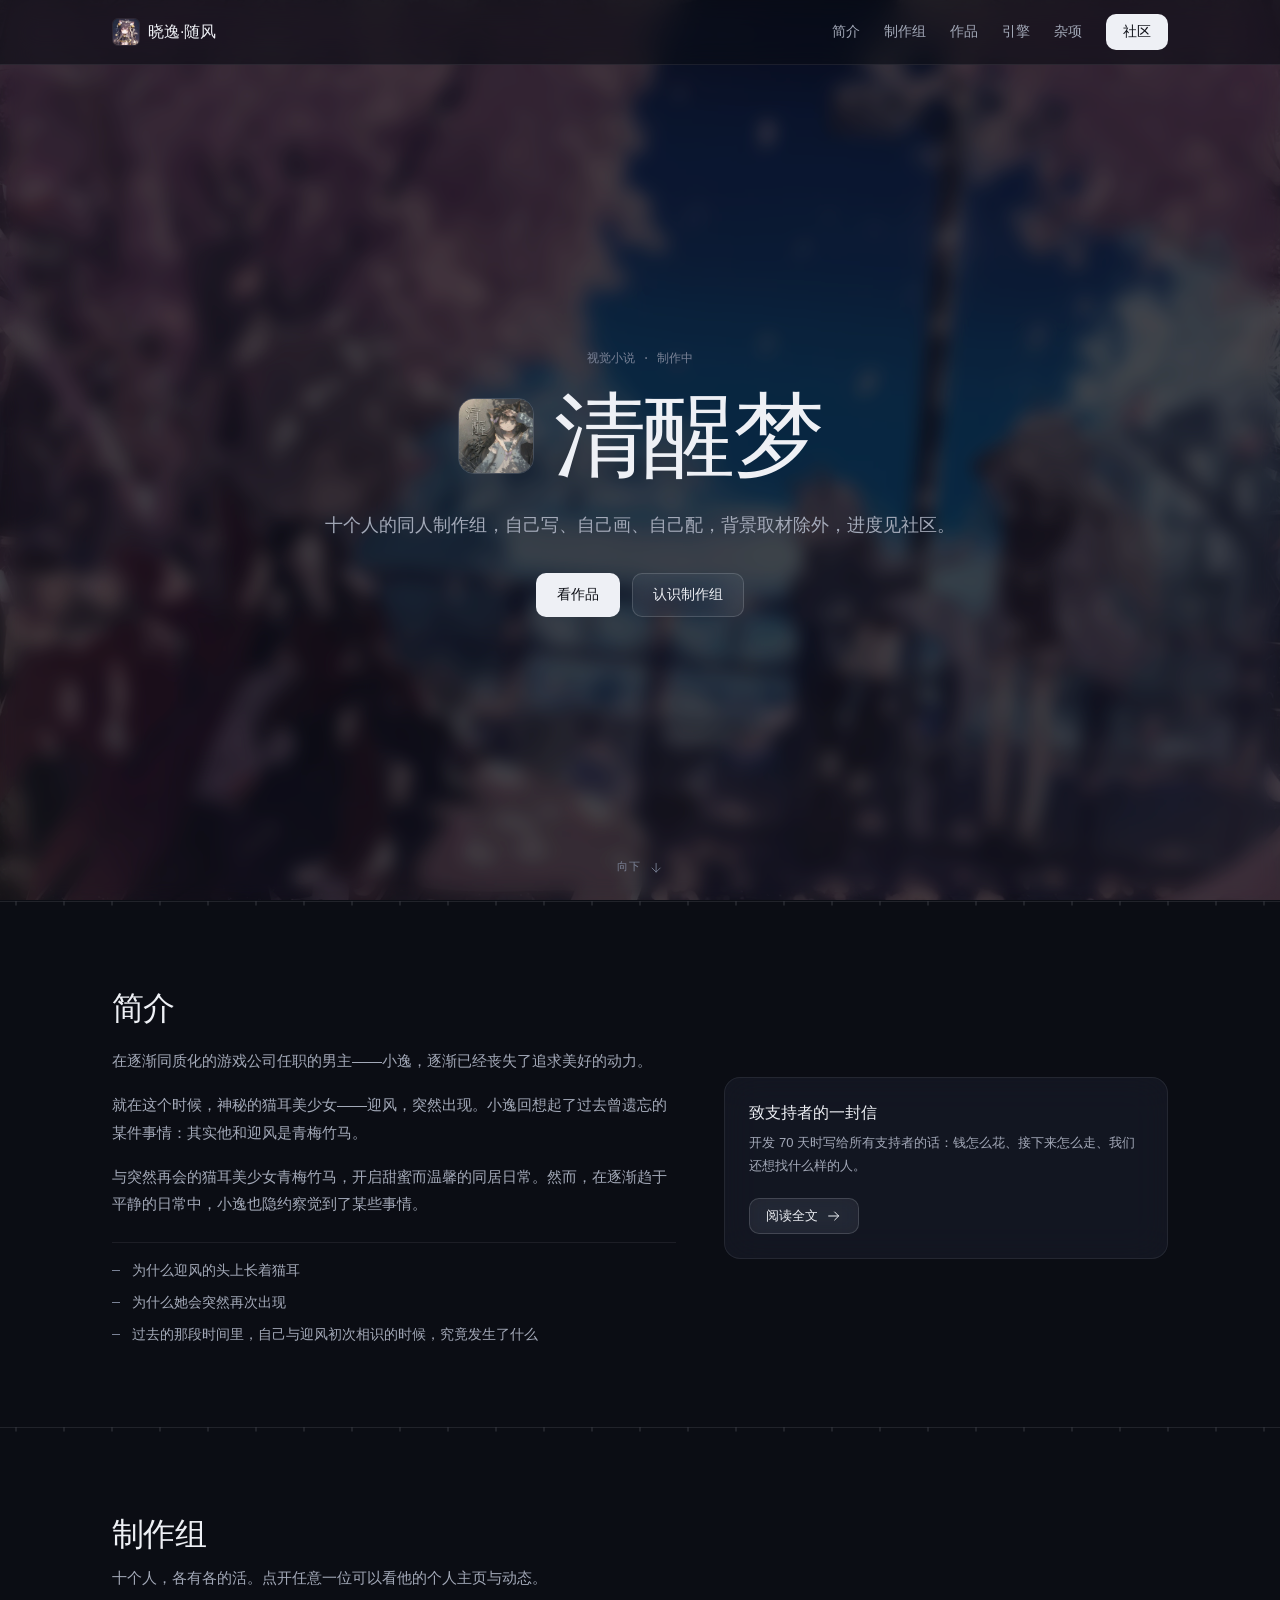
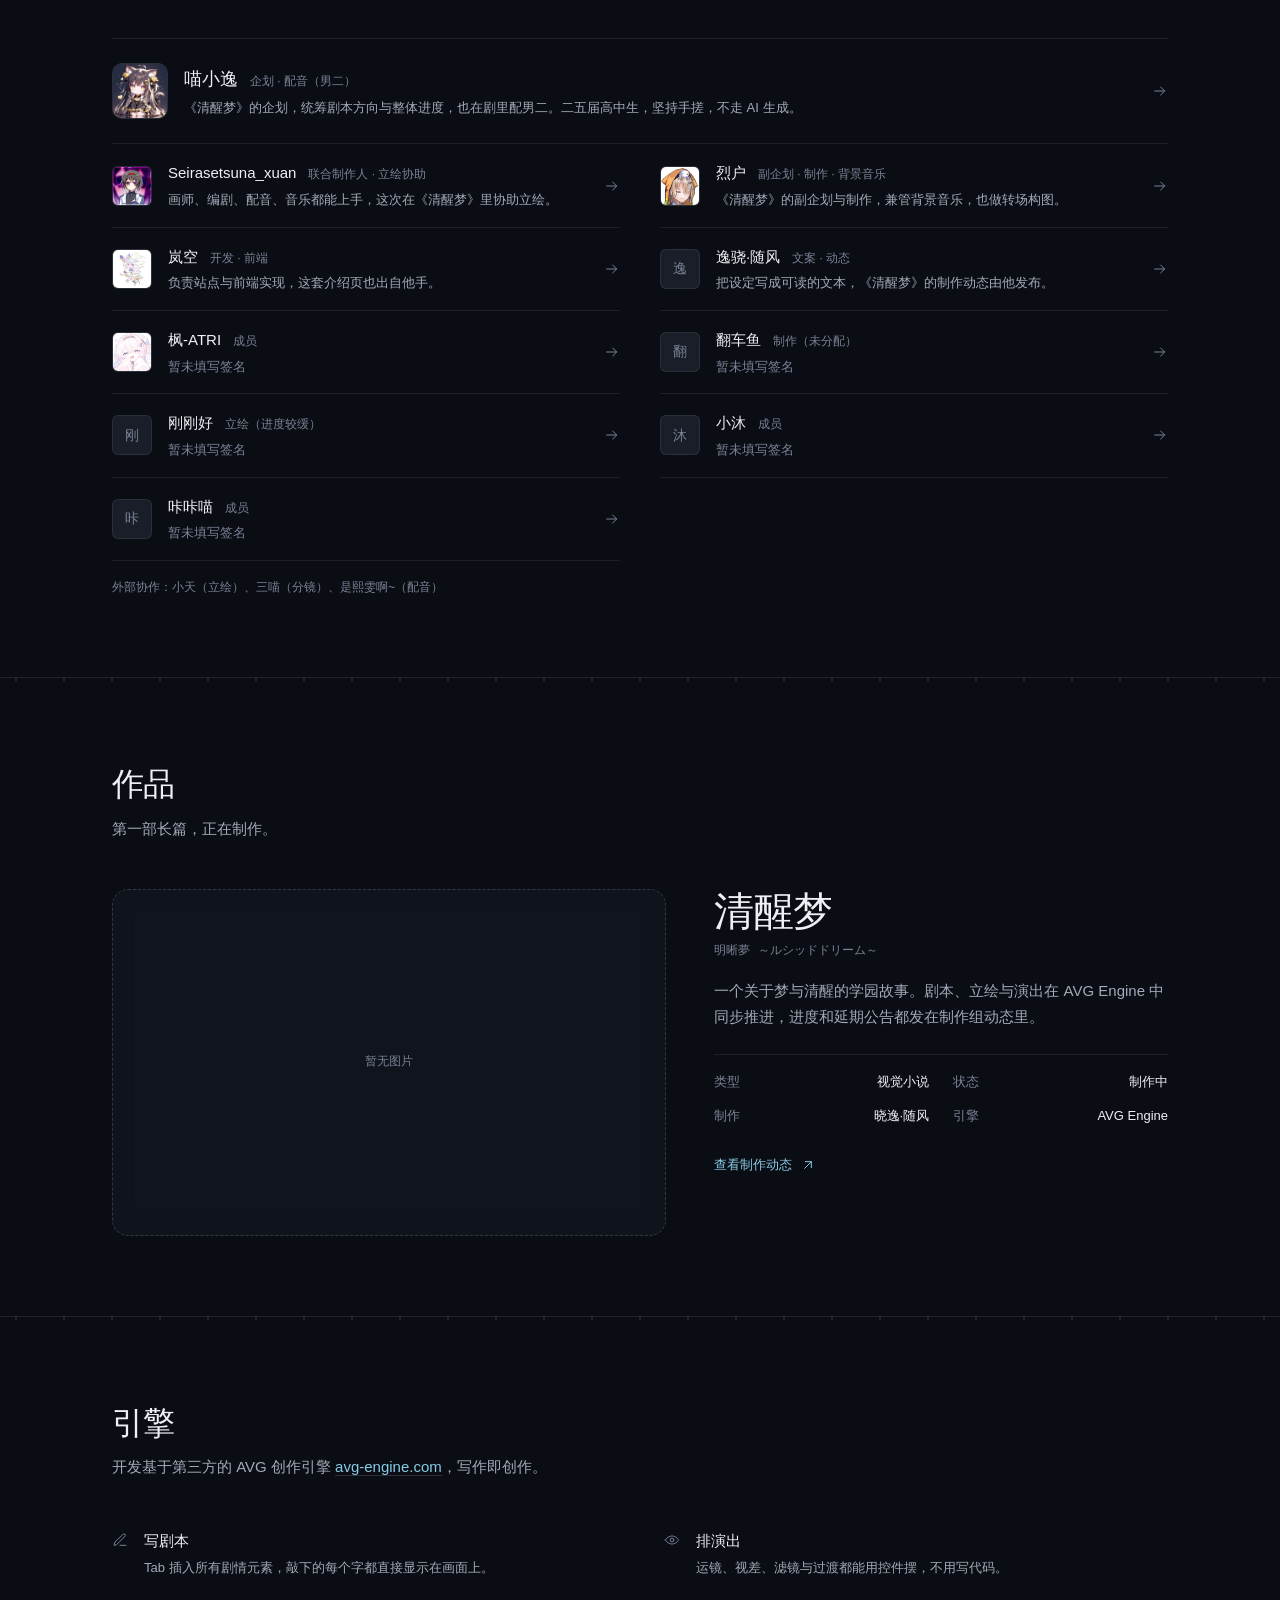
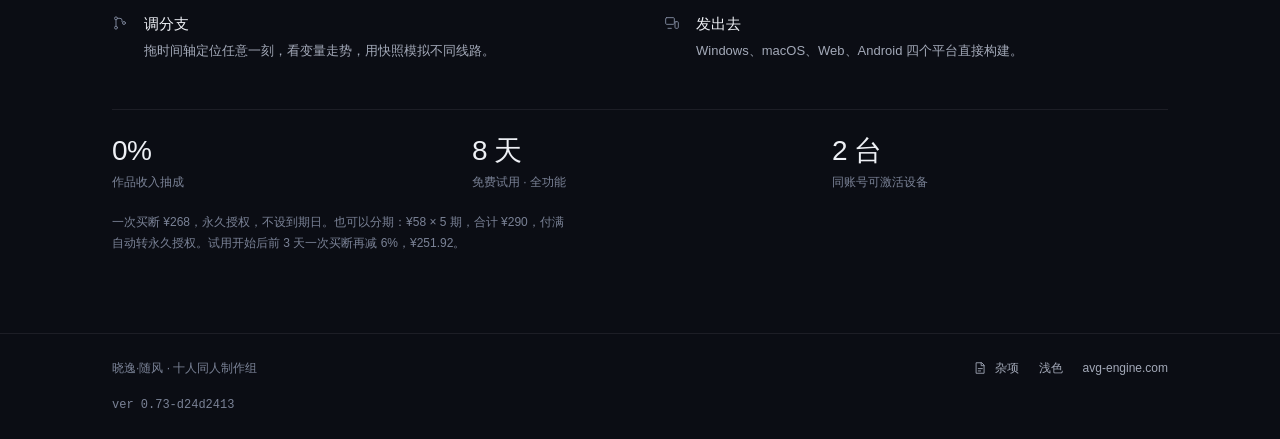
==== index.html @ 5d3e2d55 "首屏改为整屏居中的开场 - .hero 改成 flex + 居中，min-height 取 100svh 减去导航 64px，进来只看这一屏 - 标题行、副标题、按钮组全部居中；副标题放宽到 44re" ====
<!DOCTYPE html>
<html lang="zh-CN">
<head>
<meta charset="UTF-8">
<meta name="viewport" content="width=device-width, initial-scale=1.0, viewport-fit=cover">
<meta name="color-scheme" content="dark light">
<meta name="description" content="晓逸·随风，十名学生的同人制作组，正在制作视觉小说《清醒梦》。">
<title>晓逸·随风 · 视觉小说《清醒梦》</title>
<script>document.documentElement.classList.add('motion');</script>
<link rel="icon" href="icon.png" type="image/png">
<link rel="apple-touch-icon" href="icon.png">
<link rel="stylesheet" href="css/style.css">
</head>
<body>

<div class="page-bg" id="pageBg" aria-hidden="true"></div>
<div class="page-frost" aria-hidden="true"></div>

<a class="skip" href="#main">跳到正文</a>

<header class="nav" id="navbar">
  <div class="container nav-inner">
    <a class="brand" href="#top">
      <img class="brand-mark" src="images/members/10967.jpg" alt="" width="28" height="28">
      <span>晓逸·随风</span>
    </a>

    <button class="nav-toggle" id="hamburger" aria-expanded="false" aria-controls="navLinks" aria-label="打开菜单">
      <span></span><span></span>
    </button>

    <nav class="nav-links" id="navLinks">
      <a href="#about">简介</a>
      <a href="#circle">制作组</a>
      <a href="#work">作品</a>
      <a href="#engine">引擎</a>
      <a href="html/misc.html">杂项</a>
      <a class="btn btn-primary btn-sm" href="https://c.avg-engine.com/club/6aae3c46a63311ae9dc86ec0" target="_blank" rel="noopener">社区</a>
    </nav>
  </div>
</header>

<main id="main">

  <section class="hero" id="top">
    <div class="container hero-inner">
      <div class="hero-copy">
        <p class="meta">视觉小说 · 制作中</p>
        <div class="hero-title">
          <img class="hero-mark" src="images/logo/keyvisual.webp" alt="" width="76" height="76">
          <h1>清醒梦</h1>
        </div>
        <p class="hero-sub">十个人的同人制作组，自己写、自己画、自己配，背景取材除外，进度见社区。</p>
        <div class="actions">
          <a class="btn btn-primary" href="#work">看作品</a>
          <a class="btn btn-quiet" href="#circle">认识制作组</a>
        </div>
      </div>

      <a class="hero-cue mono" href="#about">
        向下
        <svg class="icon" viewBox="0 0 24 24" aria-hidden="true"><path d="M12 4v15"/><path d="m5 12 7 7 7-7"/></svg>
      </a>
    </div>
  </section>


  <div class="rule" aria-hidden="true"></div>

  <section id="about">
    <div class="container about">
      <div class="about-copy">
        <h2>简介</h2>
        <p class="about-lead">在逐渐同质化的游戏公司任职的男主——小逸，逐渐已经丧失了追求美好的动力。</p>
        <p>就在这个时候，神秘的猫耳美少女——迎风，突然出现。小逸回想起了过去曾遗忘的某件事情：其实他和迎风是青梅竹马。</p>
        <p>与突然再会的猫耳美少女青梅竹马，开启甜蜜而温馨的同居日常。然而，在逐渐趋于平静的日常中，小逸也隐约察觉到了某些事情。</p>

        <ul class="about-questions">
          <li>为什么迎风的头上长着猫耳</li>
          <li>为什么她会突然再次出现</li>
          <li>过去的那段时间里，自己与迎风初次相识的时候，究竟发生了什么</li>
        </ul>
      </div>

      <aside class="about-note">
        <h3>致支持者的一封信</h3>
        <p>开发 70 天时写给所有支持者的话：钱怎么花、接下来怎么走、我们还想找什么样的人。</p>
        <a class="btn btn-quiet btn-sm" href="html/letter.html">
          阅读全文
          <svg class="icon" viewBox="0 0 24 24" aria-hidden="true"><path d="M4 12h15"/><path d="m13 6 6 6-6 6"/></svg>
        </a>
      </aside>
    </div>
  </section>

  <div class="rule" aria-hidden="true"></div>

  <section id="circle">
    <div class="container">
      <div class="head">
        <h2>制作组</h2>
        <p>十个人，各有各的活。点开任意一位可以看他的个人主页与动态。</p>
      </div>

      <div class="roster">
        <a class="person person--lead" href="https://c.avg-engine.com/creator/6a9576f90790bef6a53c352d" target="_blank" rel="noopener"
           data-name="喵小逸" data-role="企划 · 配音（男二）" data-uid="10967" data-avatar="images/members/10967.jpg"
           data-bio="《清醒梦》的企划，统筹剧本方向与整体进度，也在剧里配男二。二五届高中生，坚持手搓，不走 AI 生成。">
          <img class="person-avatar" src="images/members/10967.jpg" alt="" width="56" height="56" loading="lazy">
          <span class="person-body">
            <span class="person-top">
              <span class="person-name">喵小逸</span>
              <span class="person-role">企划 · 配音（男二）</span>
            </span>
            <span class="person-line">《清醒梦》的企划，统筹剧本方向与整体进度，也在剧里配男二。二五届高中生，坚持手搓，不走 AI 生成。</span>
          </span>
          <svg class="icon person-arrow" viewBox="0 0 24 24" aria-hidden="true"><path d="M4 12h15"/><path d="m13 6 6 6-6 6"/></svg>
        </a>

        <a class="person" href="https://c.avg-engine.com/creator/6a9fbb30dd9bea321171ec1b" target="_blank" rel="noopener"
           data-name="Seirasetsuna_xuan" data-role="联合制作人 · 立绘协助" data-uid="1128" data-avatar="images/members/1128.jpg"
           data-bio="画师、编剧、配音、音乐都能上手，这次在《清醒梦》里协助立绘。">
          <img class="person-avatar" src="images/members/1128.jpg" alt="" width="40" height="40" loading="lazy">
          <span class="person-body">
            <span class="person-top">
              <span class="person-name">Seirasetsuna_xuan</span>
              <span class="person-role">联合制作人 · 立绘协助</span>
            </span>
            <span class="person-line">画师、编剧、配音、音乐都能上手，这次在《清醒梦》里协助立绘。</span>
          </span>
          <svg class="icon person-arrow" viewBox="0 0 24 24" aria-hidden="true"><path d="M4 12h15"/><path d="m13 6 6 6-6 6"/></svg>
        </a>

        <a class="person" href="https://c.avg-engine.com/creator/6aad332fa63311ae9dc7ecb3" target="_blank" rel="noopener"
           data-name="烈户" data-role="副企划 · 制作 · 背景音乐" data-uid="11368" data-avatar="images/members/11368.jpg"
           data-bio="《清醒梦》的副企划与制作，兼管背景音乐，也做转场构图。">
          <img class="person-avatar" src="images/members/11368.jpg" alt="" width="40" height="40" loading="lazy">
          <span class="person-body">
            <span class="person-top">
              <span class="person-name">烈户</span>
              <span class="person-role">副企划 · 制作 · 背景音乐</span>
            </span>
            <span class="person-line">《清醒梦》的副企划与制作，兼管背景音乐，也做转场构图。</span>
          </span>
          <svg class="icon person-arrow" viewBox="0 0 24 24" aria-hidden="true"><path d="M4 12h15"/><path d="m13 6 6 6-6 6"/></svg>
        </a>

        <a class="person" href="https://c.avg-engine.com/creator/6aafbf978c78f85a389dac62" target="_blank" rel="noopener"
           data-name="岚空" data-role="开发 · 前端" data-uid="11503" data-avatar="images/members/11503.jpg"
           data-bio="负责站点与前端实现，这套介绍页也出自他手。">
          <img class="person-avatar" src="images/members/11503.jpg" alt="" width="40" height="40" loading="lazy">
          <span class="person-body">
            <span class="person-top">
              <span class="person-name">岚空</span>
              <span class="person-role">开发 · 前端</span>
            </span>
            <span class="person-line">负责站点与前端实现，这套介绍页也出自他手。</span>
          </span>
          <svg class="icon person-arrow" viewBox="0 0 24 24" aria-hidden="true"><path d="M4 12h15"/><path d="m13 6 6 6-6 6"/></svg>
        </a>

        <a class="person" href="https://c.avg-engine.com/creator/6adc820c8327d976759af607" target="_blank" rel="noopener"
           data-name="逸骁·随风" data-role="文案 · 动态" data-uid="12556" data-avatar=""
           data-bio="把设定写成可读的文本，《清醒梦》的制作动态由他发布。">
          <span class="person-avatar person-avatar--text" aria-hidden="true">逸</span>
          <span class="person-body">
            <span class="person-top">
              <span class="person-name">逸骁·随风</span>
              <span class="person-role">文案 · 动态</span>
            </span>
            <span class="person-line">把设定写成可读的文本，《清醒梦》的制作动态由他发布。</span>
          </span>
          <svg class="icon person-arrow" viewBox="0 0 24 24" aria-hidden="true"><path d="M4 12h15"/><path d="m13 6 6 6-6 6"/></svg>
        </a>

        <a class="person" href="https://c.avg-engine.com/creator/6aae88a8844de50615eb5775" target="_blank" rel="noopener"
           data-name="枫-ATRI" data-role="成员" data-uid="11450" data-avatar="images/members/11450.jpg"
           data-bio="暂未填写签名">
          <img class="person-avatar" src="images/members/11450.jpg" alt="" width="40" height="40" loading="lazy">
          <span class="person-body">
            <span class="person-top">
              <span class="person-name">枫-ATRI</span>
              <span class="person-role">成员</span>
            </span>
            <span class="person-line person-line--empty">暂未填写签名</span>
          </span>
          <svg class="icon person-arrow" viewBox="0 0 24 24" aria-hidden="true"><path d="M4 12h15"/><path d="m13 6 6 6-6 6"/></svg>
        </a>

        <a class="person" href="https://c.avg-engine.com/creator/6a9c15287a32271797c15532" target="_blank" rel="noopener"
           data-name="翻车鱼" data-role="制作（未分配）" data-uid="11066" data-avatar="" data-bio="暂未填写签名">
          <span class="person-avatar person-avatar--text" aria-hidden="true">翻</span>
          <span class="person-body">
            <span class="person-top">
              <span class="person-name">翻车鱼</span>
              <span class="person-role">制作（未分配）</span>
            </span>
            <span class="person-line person-line--empty">暂未填写签名</span>
          </span>
          <svg class="icon person-arrow" viewBox="0 0 24 24" aria-hidden="true"><path d="M4 12h15"/><path d="m13 6 6 6-6 6"/></svg>
        </a>

        <a class="person" href="https://c.avg-engine.com/creator/6aafbf558c78f85a389dac45" target="_blank" rel="noopener"
           data-name="刚刚好" data-role="立绘（进度较缓）" data-uid="11502" data-avatar="" data-bio="暂未填写签名">
          <span class="person-avatar person-avatar--text" aria-hidden="true">刚</span>
          <span class="person-body">
            <span class="person-top">
              <span class="person-name">刚刚好</span>
              <span class="person-role">立绘（进度较缓）</span>
            </span>
            <span class="person-line person-line--empty">暂未填写签名</span>
          </span>
          <svg class="icon person-arrow" viewBox="0 0 24 24" aria-hidden="true"><path d="M4 12h15"/><path d="m13 6 6 6-6 6"/></svg>
        </a>

        <a class="person" href="https://c.avg-engine.com/creator/6aafd6758c78f85a389dbba0" target="_blank" rel="noopener"
           data-name="小沐" data-role="成员" data-uid="11507" data-avatar="" data-bio="暂未填写签名">
          <span class="person-avatar person-avatar--text" aria-hidden="true">沐</span>
          <span class="person-body">
            <span class="person-top">
              <span class="person-name">小沐</span>
              <span class="person-role">成员</span>
            </span>
            <span class="person-line person-line--empty">暂未填写签名</span>
          </span>
          <svg class="icon person-arrow" viewBox="0 0 24 24" aria-hidden="true"><path d="M4 12h15"/><path d="m13 6 6 6-6 6"/></svg>
        </a>

        <a class="person" href="https://c.avg-engine.com/creator/6ab33a9275db1fd30291ea7b" target="_blank" rel="noopener"
           data-name="咔咔喵" data-role="成员" data-uid="11600" data-avatar="" data-bio="暂未填写签名">
          <span class="person-avatar person-avatar--text" aria-hidden="true">咔</span>
          <span class="person-body">
            <span class="person-top">
              <span class="person-name">咔咔喵</span>
              <span class="person-role">成员</span>
            </span>
            <span class="person-line person-line--empty">暂未填写签名</span>
          </span>
          <svg class="icon person-arrow" viewBox="0 0 24 24" aria-hidden="true"><path d="M4 12h15"/><path d="m13 6 6 6-6 6"/></svg>
        </a>
      </div>

      <p class="team-note">外部协作：小天（立绘）、三喵（分镜）、是熙雯啊~（配音）</p>
    </div>
  </section>

  <div class="rule" aria-hidden="true"></div>

  <section id="work">
    <div class="container">
      <div class="head">
        <h2>作品</h2>
        <p>第一部长篇，正在制作。</p>
      </div>

      <div class="work">
        <div class="media media--empty" role="img" aria-label="暂无图片">
          <span class="mono">暂无图片</span>
        </div>

        <div class="work-info">
          <h3>清醒梦</h3>
          <p class="work-jp mono">明晰夢 ～ルシッドドリーム～</p>
          <p class="work-text">一个关于梦与清醒的学园故事。剧本、立绘与演出在 AVG Engine 中同步推进，进度和延期公告都发在制作组动态里。</p>

          <dl class="facts">
            <div><dt>类型</dt><dd>视觉小说</dd></div>
            <div><dt>状态</dt><dd>制作中</dd></div>
            <div><dt>制作</dt><dd>晓逸·随风</dd></div>
            <div><dt>引擎</dt><dd>AVG Engine</dd></div>
          </dl>

          <a class="link" href="https://c.avg-engine.com/club/6aae3c46a63311ae9dc86ec0" target="_blank" rel="noopener">
            查看制作动态
            <svg class="icon" viewBox="0 0 24 24" aria-hidden="true"><path d="M7 17 17 7"/><path d="M8 7h9v9"/></svg>
          </a>
        </div>
      </div>
    </div>
  </section>

  <div class="rule" aria-hidden="true"></div>

  <section id="engine">
    <div class="container">
      <div class="head">
        <h2>引擎</h2>
        <p>开发基于第三方的 AVG 创作引擎 <a class="inline" href="https://avg-engine.com" target="_blank" rel="noopener">avg-engine.com</a>，写作即创作。</p>
      </div>

      <div class="clauses">
        <div class="clause">
          <svg class="icon" viewBox="0 0 24 24" aria-hidden="true"><path d="M12 20h9"/><path d="M16.5 3.5a2.12 2.12 0 0 1 3 3L7 19l-4 1 1-4z"/></svg>
          <div>
            <h3>写剧本</h3>
            <p>Tab 插入所有剧情元素，敲下的每个字都直接显示在画面上。</p>
          </div>
        </div>

        <div class="clause">
          <svg class="icon" viewBox="0 0 24 24" aria-hidden="true"><path d="M2 12s3.6-6 10-6 10 6 10 6-3.6 6-10 6S2 12 2 12z"/><circle cx="12" cy="12" r="2.8"/></svg>
          <div>
            <h3>排演出</h3>
            <p>运镜、视差、滤镜与过渡都能用控件摆，不用写代码。</p>
          </div>
        </div>

        <div class="clause">
          <svg class="icon" viewBox="0 0 24 24" aria-hidden="true"><circle cx="6" cy="5" r="2.2"/><circle cx="18" cy="12" r="2.2"/><circle cx="6" cy="19" r="2.2"/><path d="M8.2 5H12a3 3 0 0 1 3 3v1.8"/><path d="M6 7.2v9.6"/></svg>
          <div>
            <h3>调分支</h3>
            <p>拖时间轴定位任意一刻，看变量走势，用快照模拟不同线路。</p>
          </div>
        </div>

        <div class="clause">
          <svg class="icon" viewBox="0 0 24 24" aria-hidden="true"><rect x="2.5" y="4" width="13" height="10" rx="1.5"/><rect x="16.5" y="10" width="5" height="10" rx="1.5"/><path d="M6 20h5"/></svg>
          <div>
            <h3>发出去</h3>
            <p>Windows、macOS、Web、Android 四个平台直接构建。</p>
          </div>
        </div>
      </div>

      <dl class="specs">
        <div><dt>作品收入抽成</dt><dd>0%</dd></div>
        <div><dt>免费试用 · 全功能</dt><dd>8 天</dd></div>
        <div><dt>同账号可激活设备</dt><dd>2 台</dd></div>
      </dl>

      <p class="specs-note">
        一次买断 ¥268，永久授权，不设到期日。也可以分期：¥58 × 5 期，合计 ¥290，付满自动转永久授权。试用开始后前 3 天一次买断再减 6%，¥251.92。
      </p>
    </div>
  </section>

</main>

<footer class="footer">
  <div class="container">
    <div class="footer-inner">
      <p>晓逸·随风 · 十人同人制作组</p>
      <div class="footer-links">
        <a class="footer-doc" href="html/misc.html">
          <svg class="icon" viewBox="0 0 24 24" aria-hidden="true"><path d="M6 3h9l4 4v14H6z"/><path d="M14 3v5h5"/><path d="M9 13h7"/><path d="M9 17h4"/></svg>
          杂项
        </a>
        <button class="link-btn" id="themeToggle">浅色</button>
        <a href="https://avg-engine.com" target="_blank" rel="noopener">avg-engine.com</a>
      </div>
    </div>
    <p class="footer-ver mono">ver 0.73-d24d2413</p>
  </div>
</footer>

<button class="to-top" id="toTop" aria-label="回到顶部">
  <svg class="icon" viewBox="0 0 24 24" aria-hidden="true"><path d="M12 20V5"/><path d="m6 11 6-6 6 6"/></svg>
</button>

<div class="sheet" id="memberSheet" hidden>
  <div class="sheet-scrim" data-close></div>
  <div class="sheet-panel" id="sheetPanel" role="dialog" aria-modal="true" aria-labelledby="sheetName" tabindex="-1">
    <div class="sheet-head">
      <span class="person-avatar person-avatar--lg" id="sheetAvatar"></span>
      <div class="sheet-id">
        <h2 id="sheetName"></h2>
        <p class="sheet-role" id="sheetRole"></p>
      </div>
      <button class="sheet-close" id="sheetClose" aria-label="关闭">
        <svg class="icon" viewBox="0 0 24 24" aria-hidden="true"><path d="M6 6l12 12"/><path d="M18 6L6 18"/></svg>
      </button>
    </div>
    <p class="sheet-bio" id="sheetBio"></p>
    <div class="sheet-foot">
      <span class="sheet-uid mono" id="sheetUid"></span>
      <a class="btn btn-primary btn-sm" id="sheetLink" href="#" target="_blank" rel="noopener">
        个人主页
        <svg class="icon" viewBox="0 0 24 24" aria-hidden="true"><path d="M7 17 17 7"/><path d="M8 7h9v9"/></svg>
      </a>
    </div>
  </div>
</div>

<script src="js/main.js"></script>
</body>
</html>
---- css/style.css ----
/* ============================================================
   晓逸·随风 — Style Sheet
   ------------------------------------------------------------
   方向：夜的、克制的、有一点不安
   世界：半梦半醒的走廊与窗 → Ink 色阶
   签名：段落之间一条带刻度的细线

   1. 间距全部落在 4px 网格上（4 8 12 16 20 24 32 40 48 64 80 96 128）
   2. 一套中性色阶 + 三个文字角色 + 一个强调色
   3. 无渐变、无发光、无彩色阴影、无玻璃
   4. 圆角 6 / 10 / 16 / 20，嵌套 = 外 - 内边距
   5. 一种图标尺寸（16）、一种描边（1.5）
   6. 字重只用 400 / 500，层级靠字号与颜色
   7. 一条缓动曲线 cubic-bezier(.22, 1, .36, 1)
   ============================================================ */

/* ============================================================
   1. Tokens
   ============================================================ */
:root {
  /* 间距 */
  --s1: 4px;
  --s2: 8px;
  --s3: 12px;
  --s4: 16px;
  --s5: 20px;
  --s6: 24px;
  --s8: 32px;
  --s10: 40px;
  --s12: 48px;
  --s16: 64px;
  --s20: 80px;
  --s24: 96px;

  /* 圆角 */
  --r1: 6px;
  --r2: 10px;
  --r3: 16px;
  --r4: 20px;

  /* Ink 色阶（夜 / 天空 / 水） */
  --ink-0: #07080d;
  --ink-1: #0b0d14;
  --ink-2: #11141c;
  --ink-3: #1a1e28;

  --fg: #eef0f5;
  --fg-2: #a3a9b8;
  --fg-3: #7a8296;

  --line: rgba(238, 240, 245, .08);
  --line-2: rgba(238, 240, 245, .16);

  /* 唯一的强调色：清醒梦的那一点冷光 */
  --accent: #86cbe6;
  --btn-hover: #ffffff;

  --ease: cubic-bezier(.22, 1, .36, 1);
  /* 入场缓出、退场短促；全部用 transition 实现，任何时刻都能被下一帧打断 */
  --ease-out: cubic-bezier(0, 0, .2, 1);
  --ease-in: cubic-bezier(.4, 0, 1, 1);
  --fast: 150ms;
  --mid: 200ms;
  --slow: 400ms;
  --t-enter: 460ms;
  --t-exit: 180ms;

  --font: -apple-system, BlinkMacSystemFont, "Segoe UI", "PingFang SC",
          "Hiragino Sans GB", "Microsoft YaHei", "Source Han Sans SC", sans-serif;
  --mono: ui-monospace, SFMono-Regular, "SF Mono", Menlo, Consolas,
          "Liberation Mono", monospace;

  color-scheme: dark;
}

body.light {
  --ink-0: #e7ebf1;
  --ink-1: #f5f7fa;
  --ink-2: #ffffff;
  --ink-3: #eceff4;

  --fg: #111827;
  --fg-2: #4b5565;
  --fg-3: #6b7487;

  --line: rgba(17, 24, 39, .09);
  --line-2: rgba(17, 24, 39, .18);

  --accent: #1a6b85;
  --btn-hover: #000000;

  color-scheme: light;
}

/* ============================================================
   2. Base
   ============================================================ */
*, *::before, *::after {
  margin: 0;
  padding: 0;
  box-sizing: border-box;
}

html {
  -webkit-text-size-adjust: 100%;
  scroll-behavior: smooth;
  scroll-padding-top: 80px;
}

body {
  font-family: var(--font);
  font-size: 15px;
  line-height: 1.7;
  font-weight: 400;
  color: var(--fg);
  background: var(--ink-1);
  overflow-x: hidden;
  -webkit-font-smoothing: antialiased;
  -webkit-tap-highlight-color: transparent;
}

a {
  color: inherit;
  text-decoration: none;
  touch-action: manipulation;
}

button {
  font: inherit;
  color: inherit;
  background: none;
  border: 0;
  cursor: pointer;
  touch-action: manipulation;
}

img {
  display: block;
  max-width: 100%;
}

ul {
  list-style: none;
}

::selection {
  background: var(--accent);
  color: var(--ink-0);
}

:focus-visible {
  outline: 2px solid var(--accent);
  outline-offset: 2px;
  border-radius: var(--r1);
}

.skip {
  position: absolute;
  left: -9999px;
  top: 0;
  z-index: 100;
  padding: var(--s2) var(--s4);
  background: var(--ink-2);
  border-radius: 0 0 var(--r2) 0;
}

.skip:focus {
  left: 0;
}

.container {
  width: 100%;
  max-width: 1120px;
  margin: 0 auto;
  padding-inline: var(--s8);
}

/* 一种图标：16px、1.5 描边 */
.icon {
  width: 16px;
  height: 16px;
  flex: none;
  fill: none;
  stroke: currentColor;
  stroke-width: 1.5;
  stroke-linecap: round;
  stroke-linejoin: round;
}

.mono {
  font-family: var(--mono);
  font-size: 12px;
  font-variant-numeric: tabular-nums;
  letter-spacing: 0;
}

/* 页面底图：随机一张背景，压到只当氛围，不做主体 */
.page-bg {
  position: fixed;
  inset: 0;
  z-index: -2;
  background-position: center;
  background-size: cover;
  background-repeat: no-repeat;
  /* 只压亮度与饱和度，不加 blur / scale，避免 iOS 上 fixed 图层出问题 */
  filter: brightness(.68) saturate(.95);
  opacity: 0;
  transition: opacity 1.2s var(--ease);
  pointer-events: none;
}

.page-bg.loaded {
  opacity: .46;
}

/* 手机屏幕小、文字块窄，底图可以更明显一点 */
@media (max-width: 960px) {
  .page-bg.loaded {
    opacity: .56;
  }
}

body.light .page-bg.loaded {
  opacity: .14;
}

/* ============================================================
   3. Nav
   ============================================================ */
.nav {
  position: sticky;
  top: 0;
  z-index: 50;
  background: var(--ink-1);
  border-bottom: 1px solid var(--line);
}

.nav-inner {
  height: 64px;
  display: flex;
  align-items: center;
  gap: var(--s8);
}

.brand {
  display: flex;
  align-items: center;
  gap: var(--s2);
  font-size: 16px;
  font-weight: 500;
  white-space: nowrap;
  flex: none;
}

.brand-mark {
  width: 28px;
  height: 28px;
  border-radius: var(--r1);
  object-fit: cover;
  border: 1px solid var(--line);
}

.nav-links {
  margin-left: auto;
  display: flex;
  align-items: center;
  gap: var(--s6);
}

.nav-links > a {
  font-size: 14px;
  color: var(--fg-2);
  transition: color var(--fast) var(--ease);
}

.nav-links > a:hover,
.nav-links > a.active {
  color: var(--fg);
}

.nav-links > a.btn {
  color: var(--ink-1);
}

.nav-links > a.btn:hover {
  color: var(--ink-1);
}

.nav-toggle {
  display: none;
  margin-left: auto;
  width: 36px;
  height: 36px;
  flex-direction: column;
  align-items: center;
  justify-content: center;
  gap: var(--s1);
  border-radius: var(--r2);
  border: 1px solid var(--line-2);
}

.nav-toggle span {
  display: block;
  width: 14px;
  height: 1.5px;
  background: var(--fg);
  transition: transform var(--mid) var(--ease), opacity var(--fast) var(--ease);
}

.nav-toggle.open span:nth-child(1) {
  transform: translateY(2.75px) rotate(45deg);
}

.nav-toggle.open span:nth-child(2) {
  transform: translateY(-2.75px) rotate(-45deg);
}

/* ============================================================
   4. Buttons
   ============================================================ */
.btn {
  display: inline-flex;
  align-items: center;
  justify-content: center;
  gap: var(--s2);
  height: 44px;
  padding-inline: var(--s5);
  border-radius: var(--r2);
  border: 1px solid transparent;
  font-size: 14px;
  font-weight: 500;
  white-space: nowrap;
  transition: background-color var(--fast) var(--ease),
              border-color var(--fast) var(--ease),
              color var(--fast) var(--ease),
              transform 120ms var(--ease-out);
}

.btn:active {
  transform: scale(.98);
}

.btn-primary {
  background: var(--fg);
  color: var(--ink-1);
}

.btn-primary:hover {
  background: var(--btn-hover);
}

.btn-quiet {
  color: var(--fg);
  border-color: var(--line-2);
}

.btn-quiet:hover {
  background: var(--ink-2);
  border-color: var(--fg-3);
}

.btn-sm {
  height: 36px;
  padding-inline: var(--s4);
  font-size: 13px;
}

.link {
  display: inline-flex;
  align-items: center;
  gap: var(--s2);
  font-size: 13px;
  font-weight: 500;
  color: var(--accent);
  transition: opacity var(--fast) var(--ease);
}

.link:hover {
  opacity: .78;
}

.inline {
  color: var(--accent);
  border-bottom: 1px solid var(--line-2);
  transition: border-color var(--fast) var(--ease);
}

.inline:hover {
  border-color: var(--accent);
}

/* ============================================================
   5. Hero —— 左文右图，不是居中堆叠
   ============================================================ */
/* 首屏整屏：进来只看这一屏，内容居中；往下翻才是往常的栏目流 */
.hero {
  position: relative;
  display: flex;
  align-items: center;
  min-height: calc(100vh - 64px);
  min-height: calc(100svh - 64px);
  padding-block: var(--s16);
}

.hero-copy {
  max-width: 700px;
  margin-inline: auto;
  text-align: center;
}

/* 居中后底部那个「向下」提示 */
.hero-cue {
  position: absolute;
  left: 50%;
  bottom: var(--s6);
  display: inline-flex;
  align-items: center;
  gap: var(--s2);
  transform: translateX(-50%);
  font-size: 11px;
  letter-spacing: .08em;
  color: var(--fg-3);
  transition: color var(--fast) var(--ease), transform var(--fast) var(--ease);
}

.hero-cue .icon {
  width: 14px;
  height: 14px;
}

.hero-cue:hover {
  color: var(--fg-2);
  transform: translate(-50%, 2px);
}

@media (max-height: 620px) {
  .hero-cue {
    display: none;
  }
}

/* 标题行：主视觉小图 + 三个大字 */
.hero-title {
  display: flex;
  align-items: center;
  justify-content: center;
  gap: var(--s5);
  margin-block: var(--s4) var(--s6);
}

.hero-mark {
  width: 76px;
  height: 76px;
  flex: none;
  border-radius: var(--r3);
  border: 1px solid var(--line-2);
  object-fit: cover;
}

.hero-copy h1 {
  font-size: clamp(56px, 7.4vw, 92px);
  font-weight: 500;
  line-height: 1.1;
  letter-spacing: -.03em;
  margin: 0;
}

.meta {
  font-family: var(--mono);
  font-size: 12px;
  color: var(--fg-3);
}

.hero-sub {
  max-width: 44rem;
  margin-inline: auto;
  text-wrap: balance;
  font-size: 18px;
  line-height: 1.7;
  color: var(--fg-2);
  margin-bottom: var(--s8);
}

.actions {
  display: flex;
  flex-wrap: wrap;
  justify-content: center;
  gap: var(--s3);
}

/* 图片位：暂时没有素材时用文字占位，换成图片时只替换里面的内容 */
.media {
  aspect-ratio: 16 / 10;
  border: 1px solid var(--line);
  border-radius: var(--r3);
  background: var(--ink-2);
  overflow: hidden;
}

.media img {
  display: block;
  width: 100%;
  height: 100%;
  object-fit: cover;
}

.media--empty {
  display: grid;
  place-items: center;
  background: transparent;
  border-style: dashed;
  border-color: var(--line-2);
  color: var(--fg-3);
}

/* 首屏文字：缓出进场。没有 JS 时不加 html.motion，内容始终可见 */
html.motion .hero-copy > * {
  opacity: 0;
  transform: translateY(10px);
  transition: opacity var(--t-enter) var(--ease-out),
              transform var(--t-enter) var(--ease-out);
}

html.motion body.loaded .hero-copy > * {
  opacity: 1;
  transform: none;
}

html.motion body.loaded .hero-copy > *:nth-child(2) { transition-delay: 60ms; }
html.motion body.loaded .hero-copy > *:nth-child(3) { transition-delay: 120ms; }
html.motion body.loaded .hero-copy > *:nth-child(4) { transition-delay: 180ms; }
/* 翻页：文字块进入视口渐显上移，离开时更短更快地淡出 */
html.motion .head,
html.motion .person,
html.motion .clause,
html.motion .specs > div,
html.motion .specs-note,
html.motion .team-note,
html.motion .work-gallery,
html.motion .work-info {
  opacity: 0;
  transform: translateY(12px);
  transition: opacity var(--t-exit) var(--ease-in),
              transform var(--t-exit) var(--ease-in);
}

html.motion .head.in,
html.motion .person.in,
html.motion .clause.in,
html.motion .specs > div.in,
html.motion .specs-note.in,
html.motion .team-note.in,
html.motion .work-gallery.in,
html.motion .work-info.in {
  opacity: 1;
  transform: none;
  transition: opacity var(--t-enter) var(--ease-out),
              transform var(--t-enter) var(--ease-out);
  transition-delay: var(--d, 0ms);
}

/* ============================================================
   6. 分隔线 —— 全站唯一的装饰：带刻度的细线
   ============================================================ */
.rule {
  height: 8px;
  background-image: url("data:image/svg+xml,%3Csvg xmlns='http://www.w3.org/2000/svg' width='48' height='8'%3E%3Cpath d='M0 .5H48' stroke='%23EEF0F5' stroke-opacity='.1'/%3E%3Cpath d='M24 .5v4' stroke='%23EEF0F5' stroke-opacity='.2'/%3E%3C/svg%3E");
  background-repeat: repeat-x;
  background-position: center;
}

body.light .rule {
  background-image: url("data:image/svg+xml,%3Csvg xmlns='http://www.w3.org/2000/svg' width='48' height='8'%3E%3Cpath d='M0 .5H48' stroke='%23111827' stroke-opacity='.12'/%3E%3Cpath d='M24 .5v4' stroke='%23111827' stroke-opacity='.24'/%3E%3C/svg%3E");
}

/* ============================================================
   7. Section 通用
   ============================================================ */
section {
  padding-block: var(--s20);
}

.head {
  max-width: 640px;
  margin-bottom: var(--s12);
}

.head h2 {
  font-size: 32px;
  font-weight: 500;
  line-height: 1.2;
  letter-spacing: -.02em;
  margin-bottom: var(--s3);
}

.head p {
  font-size: 15px;
  color: var(--fg-2);
}

/* ============================================================
   简介
   ============================================================ */
.about {
  display: grid;
  grid-template-columns: minmax(0, 1.12fr) minmax(0, .88fr);
  gap: var(--s12);
  align-items: center;
}

.about-copy h2 {
  font-size: 32px;
  font-weight: 500;
  line-height: 1.2;
  letter-spacing: -.02em;
  margin-bottom: var(--s5);
}

.about-lead {
  font-size: 20px;
  line-height: 1.75;
  letter-spacing: 0;
  color: var(--fg);
  margin-bottom: var(--s4);
  text-wrap: pretty;
}

.about-copy p {
  max-width: 42em;
  margin-bottom: var(--s4);
  font-size: 15px;
  line-height: 1.85;
  color: var(--fg-2);
  text-wrap: pretty;
}

.about-questions {
  display: grid;
  gap: var(--s2);
  margin-top: var(--s6);
  padding-top: var(--s4);
  border-top: 1px solid var(--line);
}

.about-questions li {
  position: relative;
  padding-left: var(--s5);
  font-size: 14px;
  line-height: 1.7;
  color: var(--fg-2);
}

.about-questions li::before {
  content: "";
  position: absolute;
  left: 0;
  top: .8em;
  width: 8px;
  height: 1px;
  background: var(--fg-3);
}

.about-note {
  padding: var(--s6);
  border: 1px solid var(--line);
  border-radius: var(--r3);
  background: var(--ink-2);
}

.about-note h3 {
  margin-bottom: var(--s2);
  font-size: 16px;
  font-weight: 500;
  line-height: 1.4;
}

.about-note p {
  margin-bottom: var(--s5);
  font-size: 13px;
  line-height: 1.75;
  color: var(--fg-2);
  text-wrap: pretty;
}

html.motion .about-copy,
html.motion .about-note {
  opacity: 0;
  transform: translateY(12px);
  transition: opacity var(--t-exit) var(--ease-in),
              transform var(--t-exit) var(--ease-in);
}

html.motion .about-copy.in,
html.motion .about-note.in {
  opacity: 1;
  transform: none;
  transition: opacity var(--t-enter) var(--ease-out),
              transform var(--t-enter) var(--ease-out);
  transition-delay: var(--d, 0ms);
}

/* ============================================================
   8. 制作组 —— 名录，不是十个一样的卡片
   ============================================================ */
.roster {
  display: grid;
  grid-template-columns: repeat(2, minmax(0, 1fr));
  column-gap: var(--s10);
  border-top: 1px solid var(--line);
}

.person {
  display: grid;
  grid-template-columns: 40px minmax(0, 1fr) 16px;
  gap: var(--s4);
  align-items: center;
  padding-block: var(--s4);
  border-bottom: 1px solid var(--line);
}

.person--lead {
  grid-column: span 2;
  grid-template-columns: 56px minmax(0, 1fr) 16px;
  padding-block: var(--s6);
}

.person-avatar {
  width: 40px;
  height: 40px;
  border-radius: var(--r1);
  object-fit: cover;
  background: var(--ink-3);
  border: 1px solid var(--line);
  flex: none;
}

.person--lead .person-avatar {
  width: 56px;
  height: 56px;
  border-radius: var(--r2);
}

.person-avatar--text {
  display: grid;
  place-items: center;
  font-size: 14px;
  font-weight: 500;
  color: var(--fg-3);
}

.person-body {
  display: block;
  min-width: 0;
}

.person-top {
  display: flex;
  align-items: baseline;
  gap: var(--s3);
  flex-wrap: wrap;
}

.person-name {
  font-size: 15px;
  font-weight: 500;
  color: var(--fg);
  transition: color var(--fast) var(--ease);
}

.person--lead .person-name {
  font-size: 18px;
}

.person:hover .person-name {
  color: var(--accent);
}

.person-role {
  font-size: 12px;
  color: var(--fg-3);
}

.person-line {
  display: block;
  margin-top: var(--s1);
  font-size: 13px;
  line-height: 1.6;
  color: var(--fg-2);
}

.person-line--empty {
  color: var(--fg-3);
}

.person-arrow {
  color: var(--fg-3);
  transition: color var(--fast) var(--ease), transform var(--fast) var(--ease);
}

.person:hover .person-arrow {
  color: var(--accent);
  transform: translateX(2px);
}

/* ============================================================
   9. 作品
   ============================================================ */
.work {
  display: grid;
  grid-template-columns: minmax(0, 1.1fr) minmax(0, .9fr);
  gap: var(--s12);
  align-items: start;
}

.work-info h3 {
  font-size: 40px;
  font-weight: 500;
  line-height: 1.1;
  letter-spacing: -.02em;
}

.work-jp {
  color: var(--fg-3);
  margin-block: var(--s2) var(--s4);
}

.work-text {
  font-size: 15px;
  line-height: 1.75;
  color: var(--fg-2);
  margin-bottom: var(--s6);
}

.facts {
  display: grid;
  grid-template-columns: repeat(2, minmax(0, 1fr));
  gap: var(--s3) var(--s6);
  padding-top: var(--s4);
  margin-bottom: var(--s6);
  border-top: 1px solid var(--line);
}

.facts > div {
  display: flex;
  align-items: baseline;
  justify-content: space-between;
  gap: var(--s3);
  font-size: 13px;
}

.facts dt {
  color: var(--fg-3);
}

.facts dd {
  color: var(--fg);
  font-variant-numeric: tabular-nums;
}

/* ============================================================
   10. 引擎
   ============================================================ */
.clauses {
  display: grid;
  grid-template-columns: repeat(2, minmax(0, 1fr));
  gap: var(--s8) var(--s12);
}

.clause {
  display: grid;
  grid-template-columns: 16px minmax(0, 1fr);
  gap: var(--s4);
}

.clause .icon {
  margin-top: var(--s1);
  color: var(--fg-3);
}

.clause h3 {
  font-size: 15px;
  font-weight: 500;
  margin-bottom: var(--s1);
}

.clause p {
  font-size: 13px;
  line-height: 1.65;
  color: var(--fg-2);
}

.specs {
  display: grid;
  grid-template-columns: repeat(3, minmax(0, 1fr));
  gap: var(--s6);
  margin-top: var(--s12);
  padding-top: var(--s6);
  border-top: 1px solid var(--line);
}

.specs > div {
  display: flex;
  flex-direction: column;
  gap: var(--s1);
}

.specs dd {
  font-size: 28px;
  font-weight: 500;
  line-height: 1.2;
  letter-spacing: -.02em;
  font-variant-numeric: tabular-nums;
  order: -1;
}

.specs dt {
  font-size: 12px;
  color: var(--fg-3);
}

/* 名册补充与价格补充 */
.team-note,
.specs-note {
  margin-top: var(--s4);
  font-size: 12px;
  line-height: 1.7;
  color: var(--fg-3);
}

.specs-note {
  max-width: 68ch;
  margin-top: var(--s5);
  text-wrap: pretty;
}

/* ============================================================
   12. Footer
   ============================================================ */
.footer {
  border-top: 1px solid var(--line);
  padding-block: var(--s6);
}

.footer-inner {
  display: flex;
  align-items: center;
  justify-content: space-between;
  flex-wrap: wrap;
  gap: var(--s4);
  font-size: 12px;
  color: var(--fg-3);
}

.footer-links {
  display: flex;
  align-items: center;
  gap: var(--s5);
}

.footer-doc {
  display: inline-flex;
  align-items: center;
  gap: var(--s2);
  font-size: 12px;
  color: var(--fg-2);
  transition: color var(--fast) var(--ease);
}

.footer-doc .icon {
  width: 14px;
  height: 14px;
}

.footer-doc:hover {
  color: var(--fg);
}

.footer a,
.link-btn {
  font-size: 12px;
  color: var(--fg-2);
  transition: color var(--fast) var(--ease);
}

.footer a:hover,
.link-btn:hover {
  color: var(--fg);
}

.footer-ver {
  margin-top: var(--s4);
  font-size: 12px;
  color: var(--fg-3);
}

/* ============================================================
   13. Back to top
   ============================================================ */
.to-top {
  position: fixed;
  right: var(--s6);
  bottom: var(--s6);
  width: 40px;
  height: 40px;
  display: grid;
  place-items: center;
  z-index: 40;
  border-radius: var(--r2);
  border: 1px solid var(--line-2);
  background: var(--ink-2);
  color: var(--fg-2);
  opacity: 0;
  visibility: hidden;
  transform: translateY(8px);
  transition: opacity var(--mid) var(--ease), visibility var(--mid) var(--ease),
              transform var(--mid) var(--ease), color var(--fast) var(--ease);
}

.to-top.show {
  opacity: 1;
  visibility: visible;
  transform: none;
}

.to-top:hover {
  color: var(--fg);
}

/* ============================================================
   14. 成员资料卡
   ============================================================ */
.sheet {
  position: fixed;
  inset: 0;
  z-index: 80;
  display: grid;
  place-items: center;
  padding: var(--s4);
}

.sheet[hidden] {
  display: none;
}

.sheet-scrim {
  position: absolute;
  inset: 0;
  background: rgba(5, 6, 10, .72);
  opacity: 0;
  transition: opacity var(--t-exit) var(--ease-in);
}

.sheet.open .sheet-scrim {
  opacity: 1;
  transition: opacity 300ms var(--ease-out);
}

body.light .sheet-scrim {
  background: rgba(17, 24, 39, .42);
}

.sheet-panel {
  position: relative;
  width: min(440px, 100%);
  padding: var(--s6);
  border-radius: var(--r4);
  border: 1px solid var(--line-2);
  background: var(--ink-2);
  box-shadow: 0 32px 64px -28px rgba(0, 0, 0, .9);
  opacity: 0;
  transform: translateY(10px) scale(.985);
  transition: opacity var(--t-exit) var(--ease-in),
              transform var(--t-exit) var(--ease-in);
}

.sheet.open .sheet-panel {
  opacity: 1;
  transform: none;
  transition: opacity 340ms var(--ease-out),
              transform 340ms var(--ease-out);
}

body.light .sheet-panel {
  box-shadow: 0 24px 48px -24px rgba(17, 24, 39, .28);
}

.sheet-panel:focus {
  outline: none;
}

.sheet-head {
  display: flex;
  align-items: flex-start;
  gap: var(--s4);
}

.person-avatar--lg {
  width: 56px;
  height: 56px;
  border-radius: var(--r2);
}

.sheet-id {
  flex: 1 1 auto;
  min-width: 0;
}

.sheet-id h2 {
  font-size: 20px;
  font-weight: 500;
  line-height: 1.3;
  letter-spacing: -.01em;
}

.sheet-role {
  margin-top: var(--s1);
  font-size: 12px;
  color: var(--fg-3);
}

.sheet-close {
  width: 32px;
  height: 32px;
  display: grid;
  place-items: center;
  flex: none;
  border-radius: var(--r2);
  border: 1px solid var(--line);
  color: var(--fg-3);
  transition: color var(--fast) var(--ease), border-color var(--fast) var(--ease);
}

.sheet-close:hover {
  color: var(--fg);
  border-color: var(--line-2);
}

.sheet-bio {
  margin-block: var(--s4);
  font-size: 15px;
  line-height: 1.75;
  color: var(--fg-2);
}

.sheet-foot {
  display: flex;
  align-items: center;
  justify-content: space-between;
  flex-wrap: wrap;
  gap: var(--s3);
}

.sheet-uid {
  color: var(--fg-3);
}

body.sheet-open {
  overflow: hidden;
}

/* ============================================================
   16. 响应式
   ============================================================ */
@media (max-width: 960px) {
  .container {
    padding-inline: var(--s6);
  }

  .nav-toggle {
    display: flex;
  }

  .nav-links {
    position: absolute;
    top: 64px;
    left: 0;
    right: 0;
    display: flex;
    flex-direction: column;
    align-items: stretch;
    gap: 0;
    padding: var(--s3) var(--s6) var(--s6);
    background: var(--ink-1);
    border-bottom: 1px solid var(--line);
    opacity: 0;
    visibility: hidden;
    transform: translateY(-8px);
    pointer-events: none;
    transition: opacity var(--t-exit) var(--ease-in),
                transform var(--t-exit) var(--ease-in),
                visibility var(--t-exit);
  }

  .nav-links.open {
    opacity: 1;
    visibility: visible;
    transform: none;
    pointer-events: auto;
    transition: opacity 280ms var(--ease-out),
                transform 280ms var(--ease-out),
                visibility 280ms;
  }

  .nav-links > a {
    padding-block: var(--s3);
    border-bottom: 1px solid var(--line);
    font-size: 15px;
  }

  .nav-links > a.btn {
    margin-top: var(--s4);
    border-bottom: 0;
  }

  .hero {
    padding-block: var(--s16) var(--s12);
  }

  .hero-title {
    gap: var(--s4);
    margin-block: var(--s3) var(--s5);
  }

  .hero-mark {
    width: 56px;
    height: 56px;
  }

  .hero-sub {
    font-size: 16px;
  }

  .about {
    grid-template-columns: 1fr;
    gap: var(--s8);
  }

  .roster {
    grid-template-columns: 1fr;
  }

  .person--lead {
    grid-column: auto;
  }

  .work {
    grid-template-columns: 1fr;
    gap: var(--s8);
  }

  .clauses {
    grid-template-columns: 1fr;
    gap: var(--s6);
  }

  .specs {
    grid-template-columns: repeat(2, minmax(0, 1fr));
    gap: var(--s6) var(--s4);
  }

}

@media (max-width: 560px) {
  section {
    padding-block: var(--s12);
  }

  .hero-copy h1 {
    font-size: 48px;
  }

  .work-info h3 {
    font-size: 32px;
  }

  .head h2 {
    font-size: 26px;
  }

  .sheet {
    place-items: end center;
    padding: 0;
  }

  .sheet-panel {
    width: 100%;
    border-radius: var(--r4) var(--r4) 0 0;
    padding-bottom: max(var(--s6), env(safe-area-inset-bottom));
  }
}

/* 切换主题时颜色交叉淡入，不要瞬间跳变 */
html.theming body,
html.theming .nav,
html.theming .footer,
html.theming .media,
html.theming .sheet-panel,
html.theming .person-avatar,
html.theming .btn {
  transition: background-color 280ms var(--ease-out),
              border-color 280ms var(--ease-out),
              color 280ms var(--ease-out);
}

/* ============================================================
   毛玻璃：底图只在桌面端加载，所以这层也只在桌面端有意义
   ============================================================ */
@supports ((backdrop-filter: blur(1px)) or (-webkit-backdrop-filter: blur(1px))) {
  /* 大面积面板：模糊给足，透出的画面才像磨砂 */
  .nav {
    background: rgba(11, 13, 20, .62);
    -webkit-backdrop-filter: blur(16px) saturate(140%);
    backdrop-filter: blur(16px) saturate(140%);
  }

  .about-note {
    background: rgba(32, 37, 51, .42);
    -webkit-backdrop-filter: blur(18px) saturate(130%);
    backdrop-filter: blur(18px) saturate(130%);
  }

  .sheet-panel {
    background: rgba(24, 28, 39, .58);
    -webkit-backdrop-filter: blur(22px) saturate(140%);
    backdrop-filter: blur(22px) saturate(140%);
  }

  /* 可交互的小件：轻轻一层就够，模糊半径小一点免得糊边 */
  .btn-quiet {
    background: rgba(238, 240, 245, .06);
    -webkit-backdrop-filter: blur(10px) saturate(120%);
    backdrop-filter: blur(10px) saturate(120%);
  }

  .to-top,
  .nav-toggle,
  .sheet-close {
    background: rgba(32, 37, 51, .48);
    -webkit-backdrop-filter: blur(12px) saturate(120%);
    backdrop-filter: blur(12px) saturate(120%);
  }

  /* 名册行：hover 时浮起一层玻璃，而不是整行涂色 */
  .person {
    transition: background-color var(--fast) var(--ease),
                backdrop-filter var(--fast) var(--ease);
  }

  .person:hover {
    background: rgba(32, 37, 51, .34);
    -webkit-backdrop-filter: blur(10px);
    backdrop-filter: blur(10px);
  }

  /* 图片位与作品图框 */
  .media--empty {
    background: rgba(32, 37, 51, .3);
    -webkit-backdrop-filter: blur(14px);
    backdrop-filter: blur(14px);
  }

  /* 浅色主题同步提亮 */
  body.light .nav { background: rgba(245, 247, 250, .8); }
  body.light .about-note { background: rgba(255, 255, 255, .64); }
  body.light .sheet-panel { background: rgba(255, 255, 255, .8); }
  body.light .btn-quiet { background: rgba(17, 24, 39, .04); }
  body.light .to-top,
  body.light .nav-toggle,
  body.light .sheet-close { background: rgba(255, 255, 255, .7); }
  body.light .person:hover { background: rgba(255, 255, 255, .55); }
  body.light .media--empty { background: rgba(255, 255, 255, .5); }
}

/* 连续曲率：支持 corner-shape 的浏览器把圆角换成超椭圆，过渡更顺 */
@supports (corner-shape: squircle) {
  .btn,
  .brand-mark,
  .hero-mark,
  .nav-toggle,
  .media,
  .about-note,
  .person-avatar,
  .sheet-panel,
  .sheet-close,
  .to-top,
  .skip {
    corner-shape: squircle;
  }
}

/* 全局磨砂：底图之上盖一层，整页都透过它看 */
.page-frost {
  position: fixed;
  inset: 0;
  z-index: -1;
  background: rgba(11, 13, 20, .2);
  -webkit-backdrop-filter: blur(9px) saturate(120%);
  backdrop-filter: blur(9px) saturate(120%);
  pointer-events: none;
}

body.light .page-frost {
  background: rgba(245, 247, 250, .5);
}

/* ============================================================
   17. 系统与硬件
   ============================================================ */
.nav {
  padding-left: env(safe-area-inset-left);
  padding-right: env(safe-area-inset-right);
}

.to-top {
  right: max(var(--s6), env(safe-area-inset-right));
  bottom: max(var(--s6), env(safe-area-inset-bottom));
}

@media (prefers-reduced-motion: reduce) {
  html {
    scroll-behavior: auto;
  }

  *,
  *::before,
  *::after {
    animation-duration: .01ms !important;
    animation-iteration-count: 1 !important;
    transition-duration: .01ms !important;
  }

  html.motion .hero-copy > *,
  html.motion .about-copy,
  html.motion .about-note,
  html.motion .head,
  html.motion .person,
  html.motion .clause,
  html.motion .specs > div,
  html.motion .specs-note,
  html.motion .team-note,
  html.motion .work-gallery,
  html.motion .work-info {
    opacity: 1 !important;
    transform: none !important;
  }

}
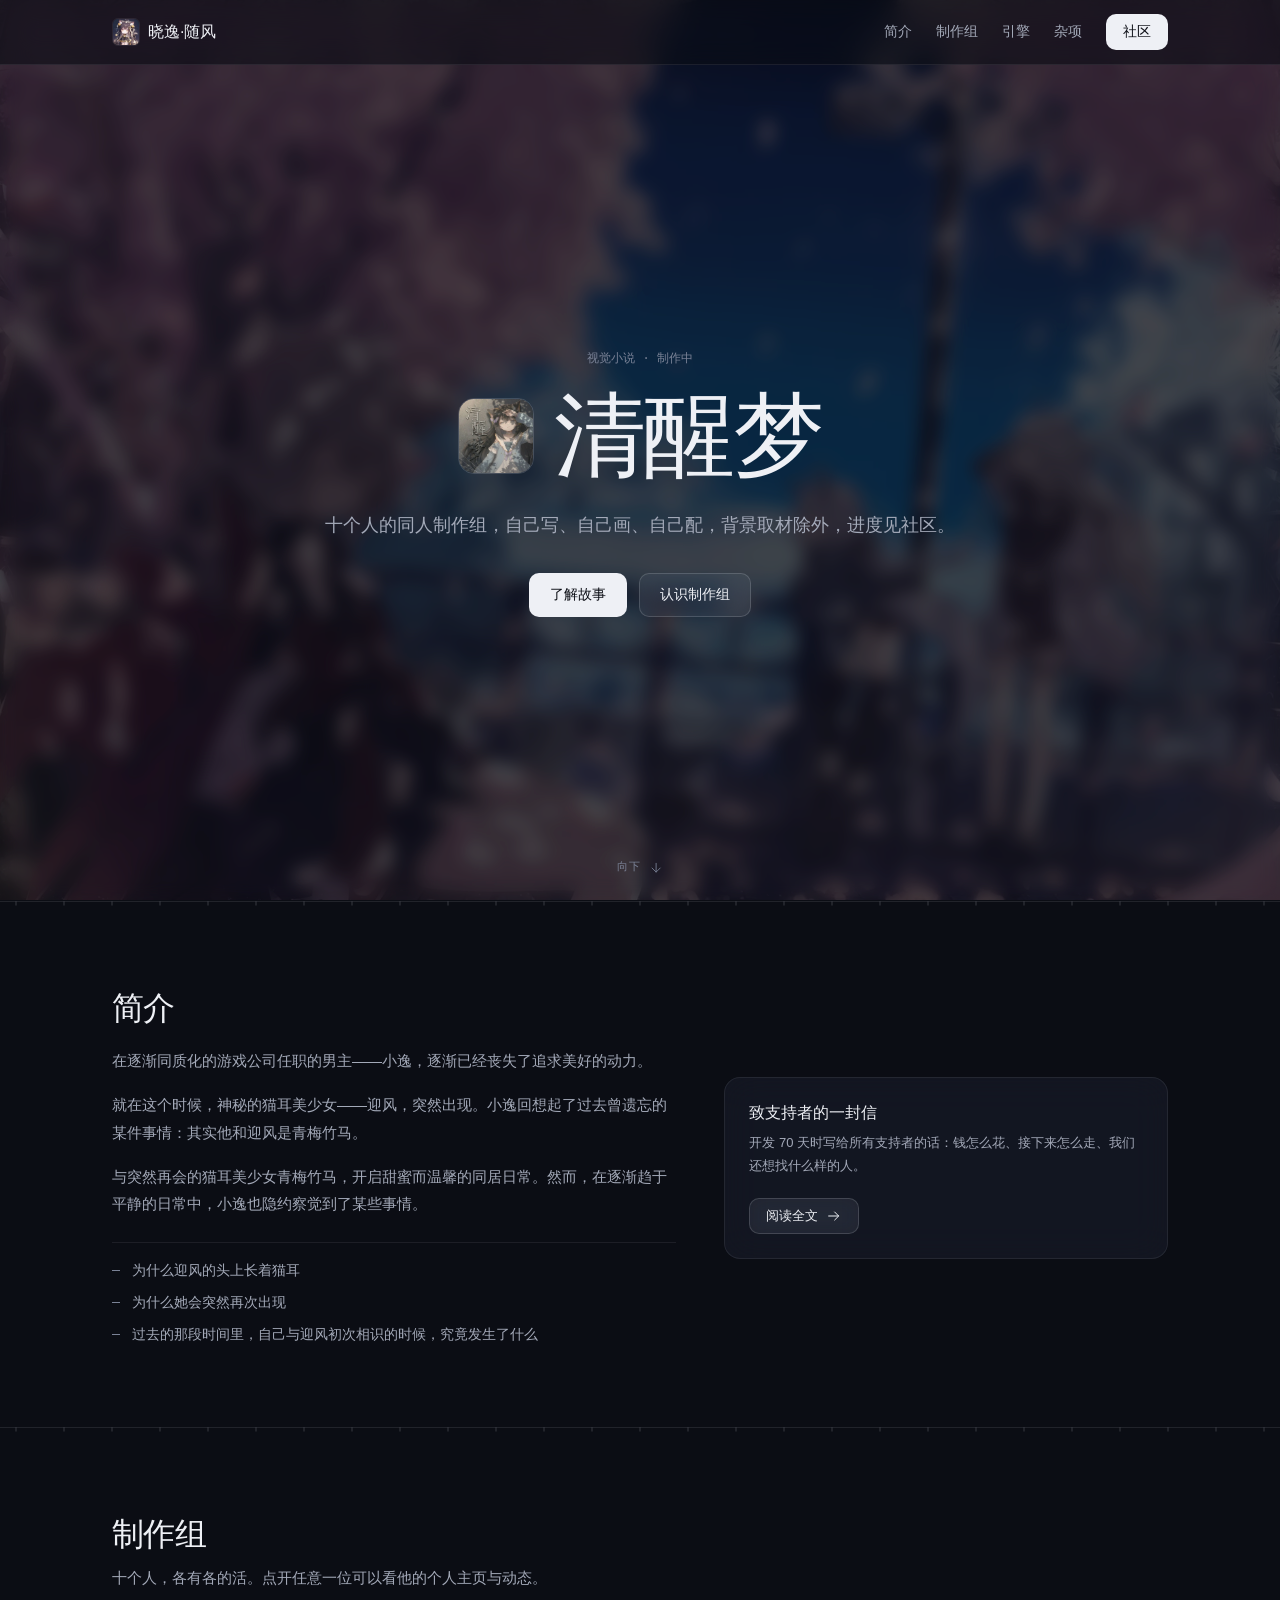
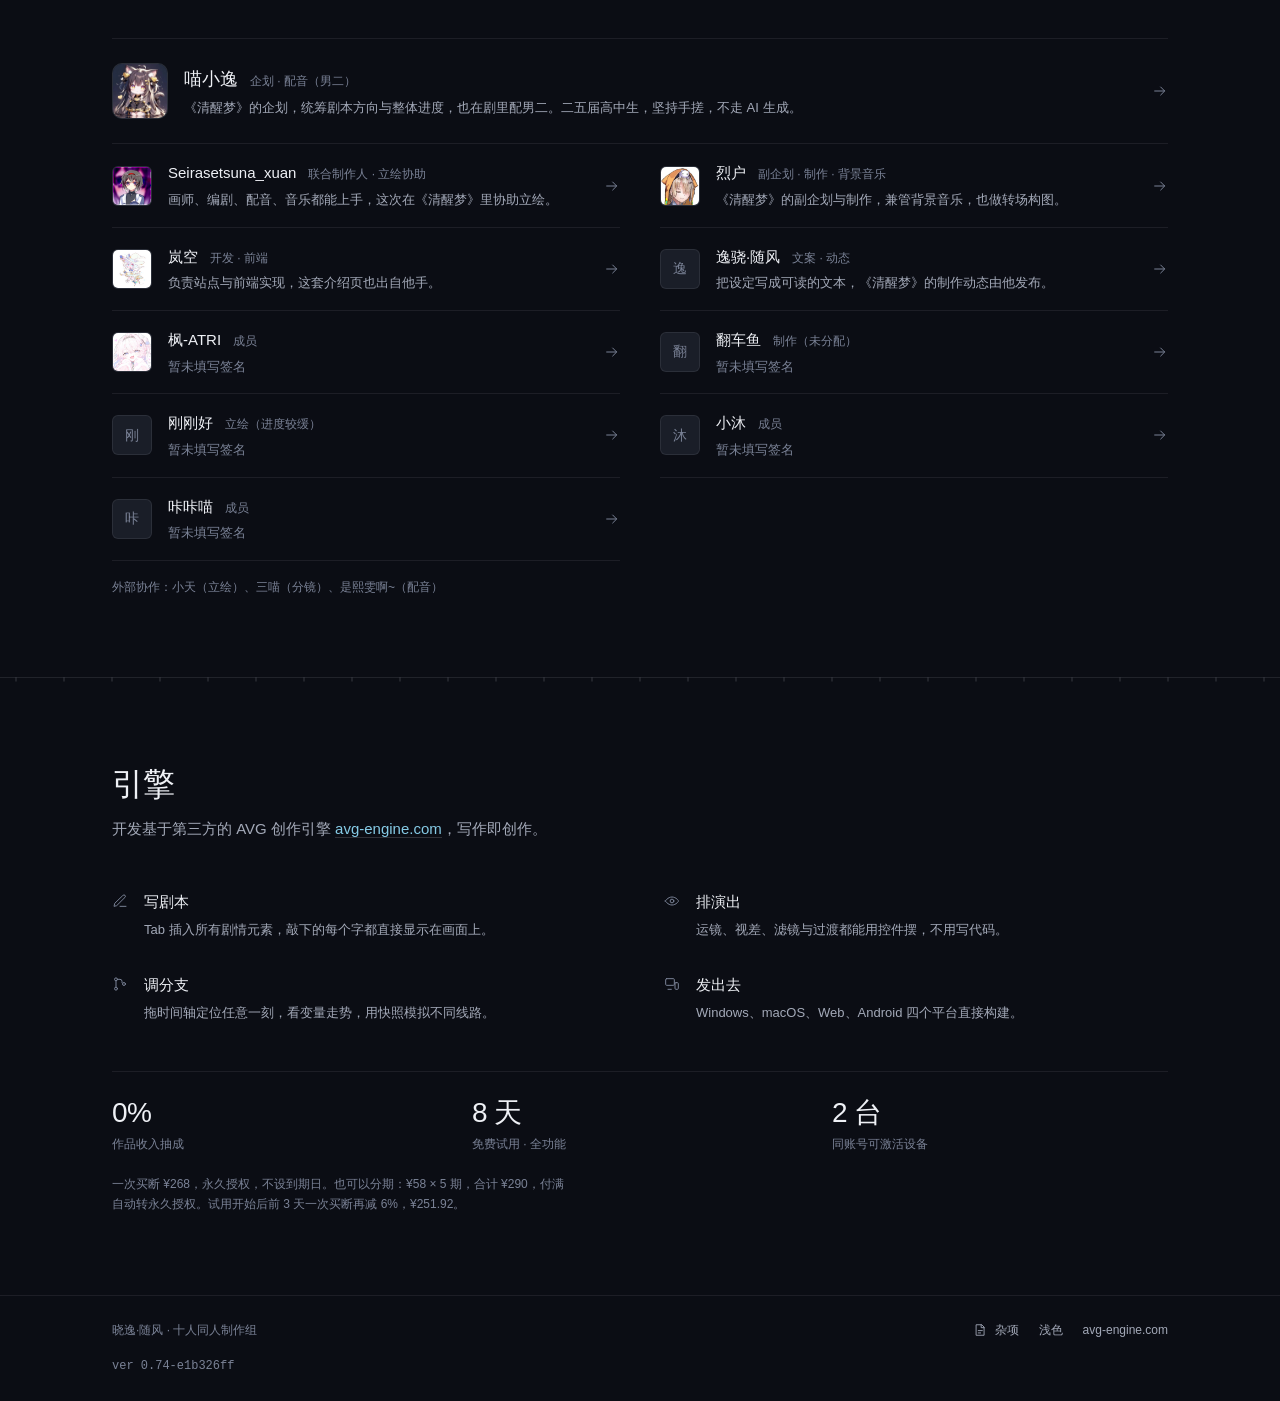
==== commit 799f8c26: "移除「作品」整块 - 删掉 #work 这一段：标题、暂无图片占位、作品信息、类型/状态/制作/引擎四项、查看制作动态链接 - 导航去掉「作品」；首屏主按钮从「看作品」改成「了解故事」，指向 #abo" ====
--- a/index.html
+++ b/index.html
@@ -32,7 +32,6 @@
     <nav class="nav-links" id="navLinks">
       <a href="#about">简介</a>
       <a href="#circle">制作组</a>
-      <a href="#work">作品</a>
       <a href="#engine">引擎</a>
       <a href="html/misc.html">杂项</a>
       <a class="btn btn-primary btn-sm" href="https://c.avg-engine.com/club/6aae3c46a63311ae9dc86ec0" target="_blank" rel="noopener">社区</a>
@@ -52,7 +51,7 @@
         </div>
         <p class="hero-sub">十个人的同人制作组，自己写、自己画、自己配，背景取材除外，进度见社区。</p>
         <div class="actions">
-          <a class="btn btn-primary" href="#work">看作品</a>
+          <a class="btn btn-primary" href="#about">了解故事</a>
           <a class="btn btn-quiet" href="#circle">认识制作组</a>
         </div>
       </div>
@@ -241,41 +240,6 @@
       </div>
 
       <p class="team-note">外部协作：小天（立绘）、三喵（分镜）、是熙雯啊~（配音）</p>
-    </div>
-  </section>
-
-  <div class="rule" aria-hidden="true"></div>
-
-  <section id="work">
-    <div class="container">
-      <div class="head">
-        <h2>作品</h2>
-        <p>第一部长篇，正在制作。</p>
-      </div>
-
-      <div class="work">
-        <div class="media media--empty" role="img" aria-label="暂无图片">
-          <span class="mono">暂无图片</span>
-        </div>
-
-        <div class="work-info">
-          <h3>清醒梦</h3>
-          <p class="work-jp mono">明晰夢 ～ルシッドドリーム～</p>
-          <p class="work-text">一个关于梦与清醒的学园故事。剧本、立绘与演出在 AVG Engine 中同步推进，进度和延期公告都发在制作组动态里。</p>
-
-          <dl class="facts">
-            <div><dt>类型</dt><dd>视觉小说</dd></div>
-            <div><dt>状态</dt><dd>制作中</dd></div>
-            <div><dt>制作</dt><dd>晓逸·随风</dd></div>
-            <div><dt>引擎</dt><dd>AVG Engine</dd></div>
-          </dl>
-
-          <a class="link" href="https://c.avg-engine.com/club/6aae3c46a63311ae9dc86ec0" target="_blank" rel="noopener">
-            查看制作动态
-            <svg class="icon" viewBox="0 0 24 24" aria-hidden="true"><path d="M7 17 17 7"/><path d="M8 7h9v9"/></svg>
-          </a>
-        </div>
-      </div>
     </div>
   </section>
 
@@ -349,7 +313,7 @@
         <a href="https://avg-engine.com" target="_blank" rel="noopener">avg-engine.com</a>
       </div>
     </div>
-    <p class="footer-ver mono">ver 0.73-d24d2413</p>
+    <p class="footer-ver mono">ver 0.74-e1b326ff</p>
   </div>
 </footer>
 
--- a/css/style.css
+++ b/css/style.css
@@ -390,7 +390,7 @@
 }
 
 /* ============================================================
-   5. Hero —— 左文右图，不是居中堆叠
+   5. Hero —— 整屏开场，内容居中
    ============================================================ */
 /* 首屏整屏：进来只看这一屏，内容居中；往下翻才是往常的栏目流 */
 .hero {
@@ -535,9 +535,7 @@
 html.motion .clause,
 html.motion .specs > div,
 html.motion .specs-note,
-html.motion .team-note,
-html.motion .work-gallery,
-html.motion .work-info {
+html.motion .team-note {
   opacity: 0;
   transform: translateY(12px);
   transition: opacity var(--t-exit) var(--ease-in),
@@ -549,9 +547,7 @@
 html.motion .clause.in,
 html.motion .specs > div.in,
 html.motion .specs-note.in,
-html.motion .team-note.in,
-html.motion .work-gallery.in,
-html.motion .work-info.in {
+html.motion .team-note.in {
   opacity: 1;
   transform: none;
   transition: opacity var(--t-enter) var(--ease-out),
@@ -800,61 +796,6 @@
 .person:hover .person-arrow {
   color: var(--accent);
   transform: translateX(2px);
-}
-
-/* ============================================================
-   9. 作品
-   ============================================================ */
-.work {
-  display: grid;
-  grid-template-columns: minmax(0, 1.1fr) minmax(0, .9fr);
-  gap: var(--s12);
-  align-items: start;
-}
-
-.work-info h3 {
-  font-size: 40px;
-  font-weight: 500;
-  line-height: 1.1;
-  letter-spacing: -.02em;
-}
-
-.work-jp {
-  color: var(--fg-3);
-  margin-block: var(--s2) var(--s4);
-}
-
-.work-text {
-  font-size: 15px;
-  line-height: 1.75;
-  color: var(--fg-2);
-  margin-bottom: var(--s6);
-}
-
-.facts {
-  display: grid;
-  grid-template-columns: repeat(2, minmax(0, 1fr));
-  gap: var(--s3) var(--s6);
-  padding-top: var(--s4);
-  margin-bottom: var(--s6);
-  border-top: 1px solid var(--line);
-}
-
-.facts > div {
-  display: flex;
-  align-items: baseline;
-  justify-content: space-between;
-  gap: var(--s3);
-  font-size: 13px;
-}
-
-.facts dt {
-  color: var(--fg-3);
-}
-
-.facts dd {
-  color: var(--fg);
-  font-variant-numeric: tabular-nums;
 }
 
 /* ============================================================
@@ -1243,11 +1184,6 @@
     grid-column: auto;
   }
 
-  .work {
-    grid-template-columns: 1fr;
-    gap: var(--s8);
-  }
-
   .clauses {
     grid-template-columns: 1fr;
     gap: var(--s6);
@@ -1267,10 +1203,6 @@
 
   .hero-copy h1 {
     font-size: 48px;
-  }
-
-  .work-info h3 {
-    font-size: 32px;
   }
 
   .head h2 {
@@ -1437,9 +1369,7 @@
   html.motion .clause,
   html.motion .specs > div,
   html.motion .specs-note,
-  html.motion .team-note,
-  html.motion .work-gallery,
-  html.motion .work-info {
+  html.motion .team-note {
     opacity: 1 !important;
     transform: none !important;
   }
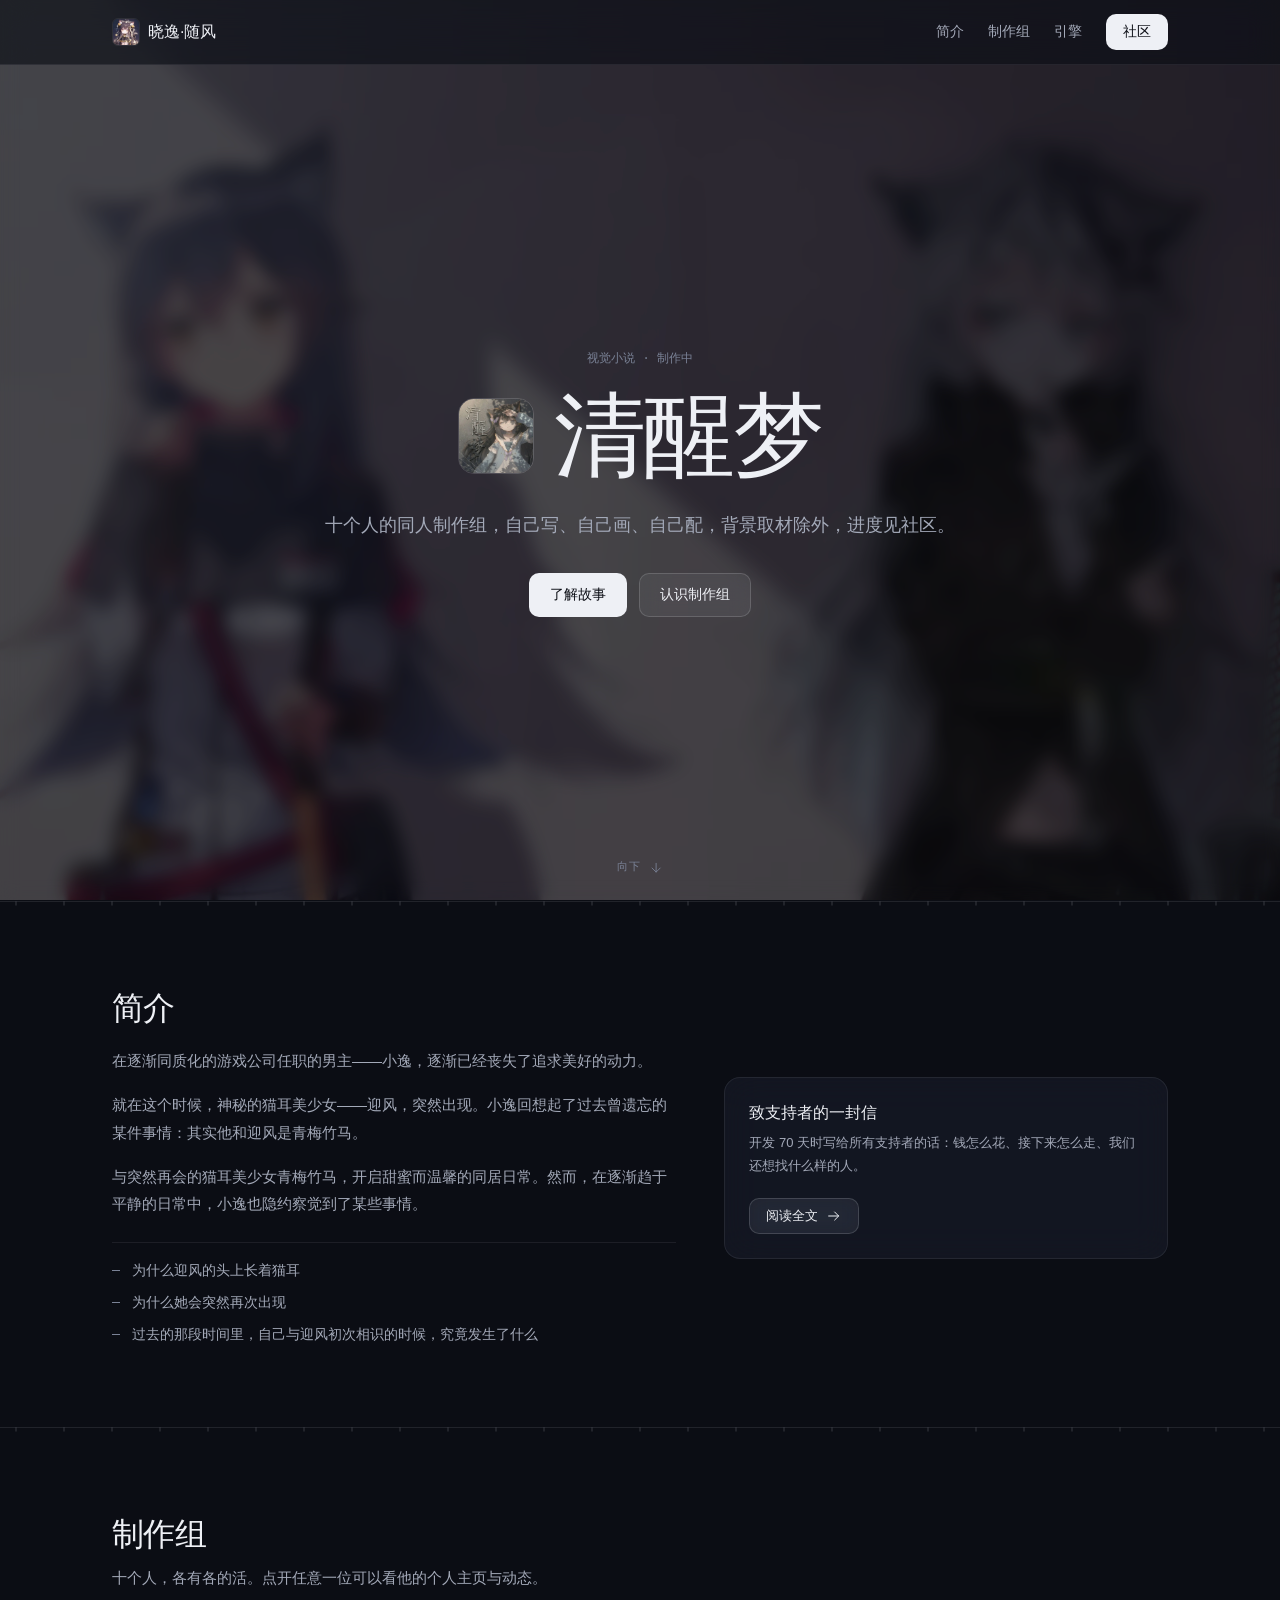
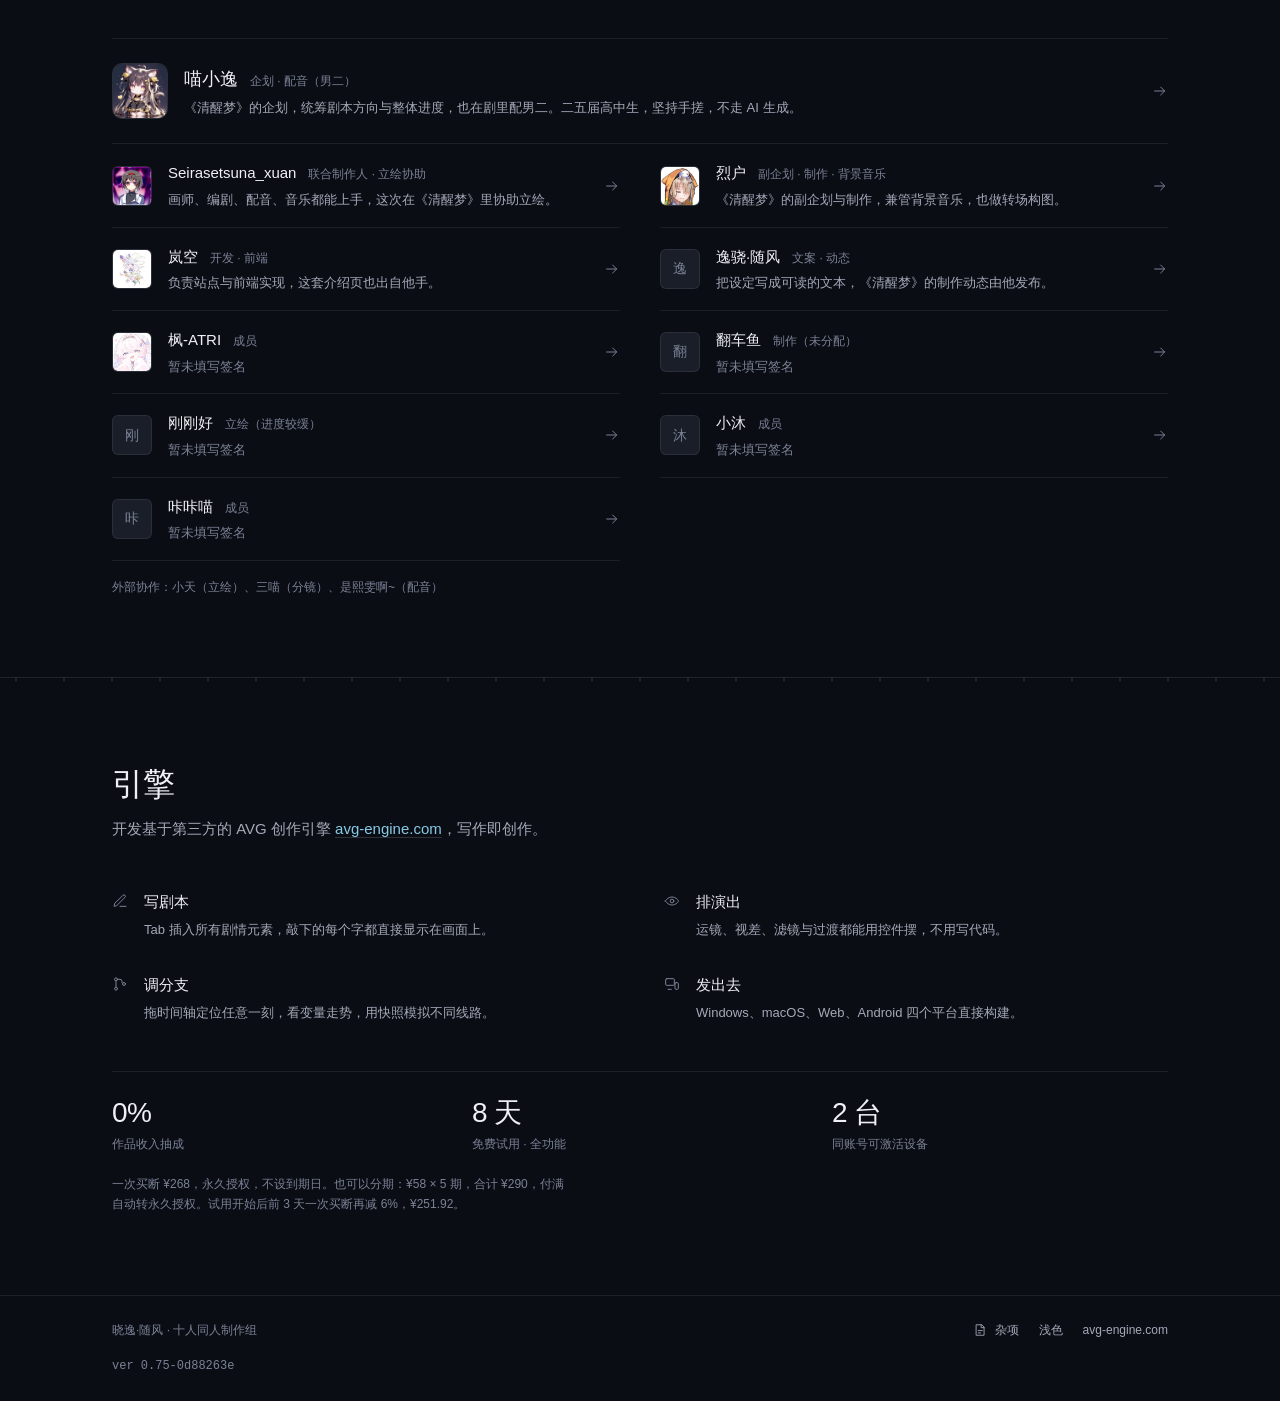
==== commit 1abcd97a: "底栏杂项改成 alert，导航去掉杂项 - 页脚那个「杂项」从链接换成 button（保留图标与文字样式，去掉了按钮默认边框和底色） - 点击弹原生 alert：「杂项还没做完，请稍后再来。」 - 导" ====
--- a/index.html
+++ b/index.html
@@ -33,7 +33,6 @@
       <a href="#about">简介</a>
       <a href="#circle">制作组</a>
       <a href="#engine">引擎</a>
-      <a href="html/misc.html">杂项</a>
       <a class="btn btn-primary btn-sm" href="https://c.avg-engine.com/club/6aae3c46a63311ae9dc86ec0" target="_blank" rel="noopener">社区</a>
     </nav>
   </div>
@@ -305,15 +304,15 @@
     <div class="footer-inner">
       <p>晓逸·随风 · 十人同人制作组</p>
       <div class="footer-links">
-        <a class="footer-doc" href="html/misc.html">
+        <button class="footer-doc" id="miscBtn" type="button">
           <svg class="icon" viewBox="0 0 24 24" aria-hidden="true"><path d="M6 3h9l4 4v14H6z"/><path d="M14 3v5h5"/><path d="M9 13h7"/><path d="M9 17h4"/></svg>
           杂项
-        </a>
+        </button>
         <button class="link-btn" id="themeToggle">浅色</button>
         <a href="https://avg-engine.com" target="_blank" rel="noopener">avg-engine.com</a>
       </div>
     </div>
-    <p class="footer-ver mono">ver 0.74-e1b326ff</p>
+    <p class="footer-ver mono">ver 0.75-0d88263e</p>
   </div>
 </footer>
 
--- a/css/style.css
+++ b/css/style.css
@@ -902,8 +902,13 @@
   display: inline-flex;
   align-items: center;
   gap: var(--s2);
+  padding: 0;
+  border: 0;
+  background: none;
+  font-family: inherit;
   font-size: 12px;
   color: var(--fg-2);
+  cursor: pointer;
   transition: color var(--fast) var(--ease);
 }
 
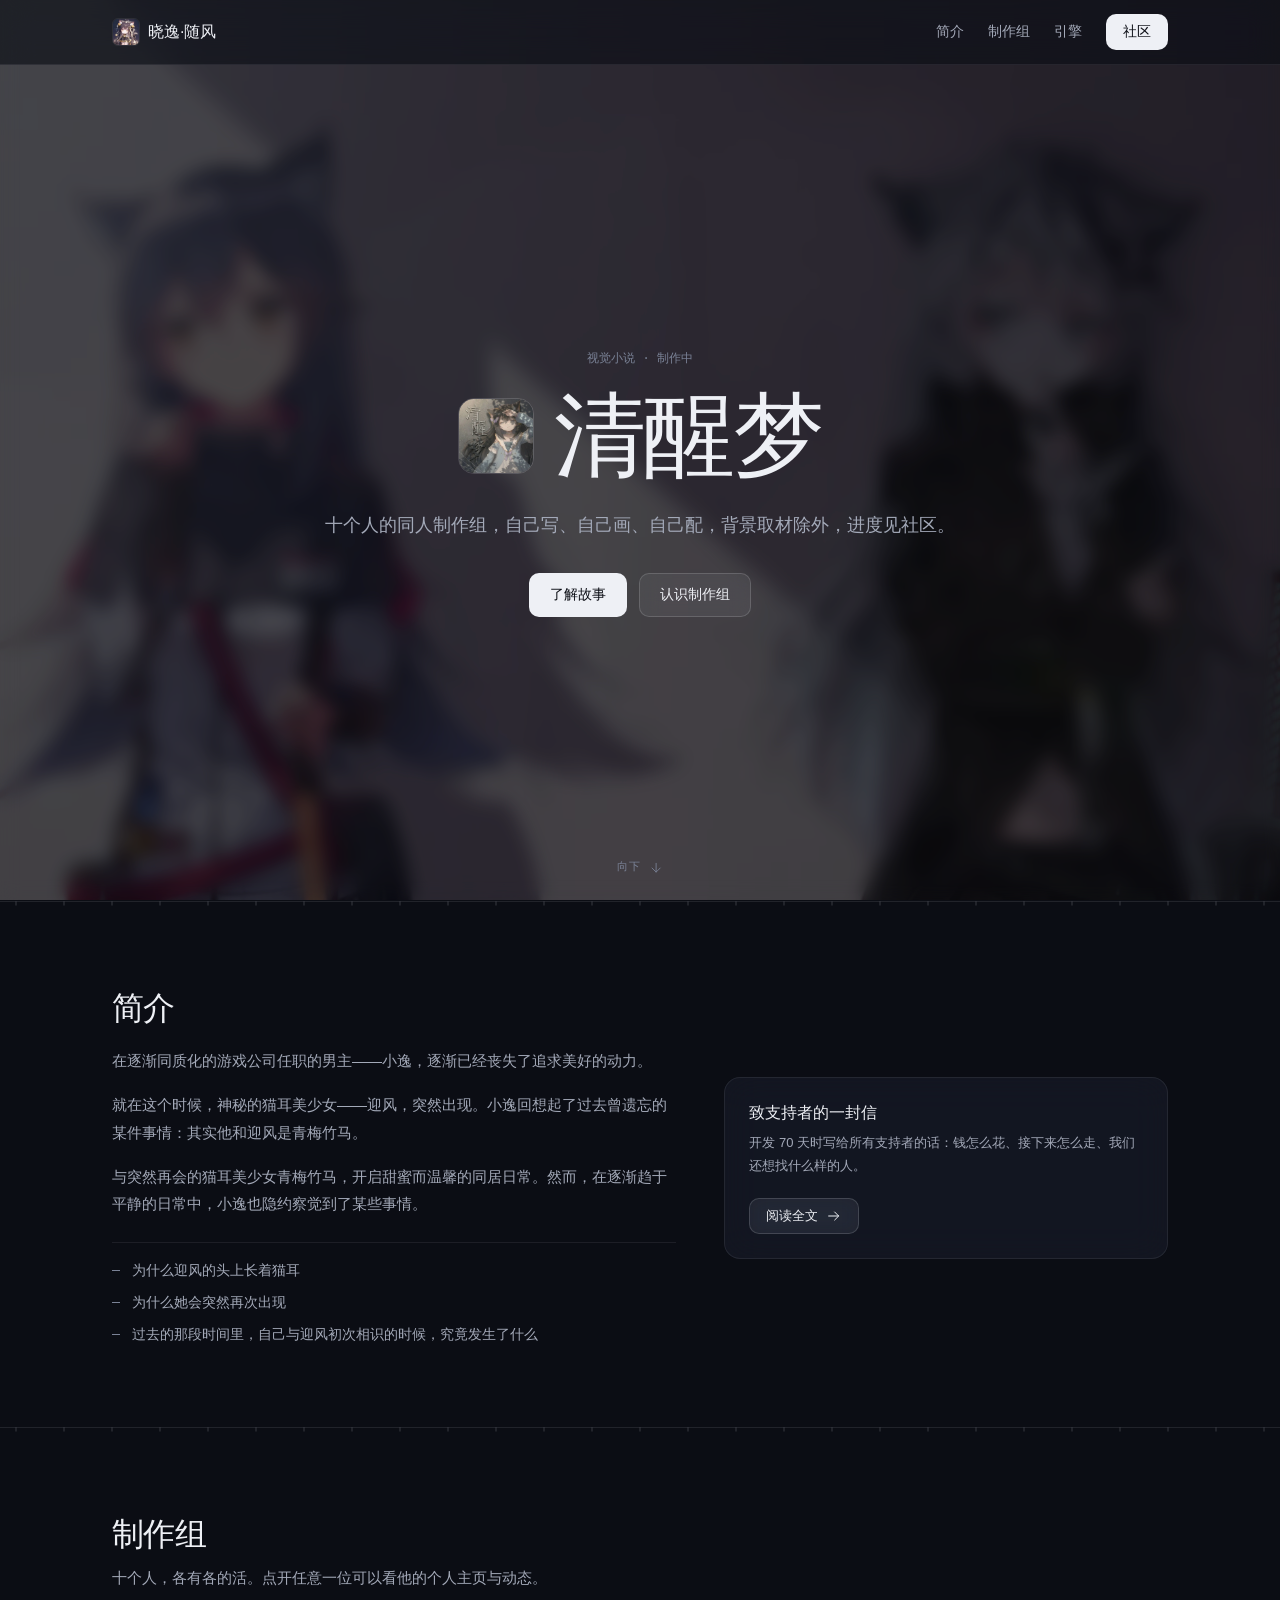
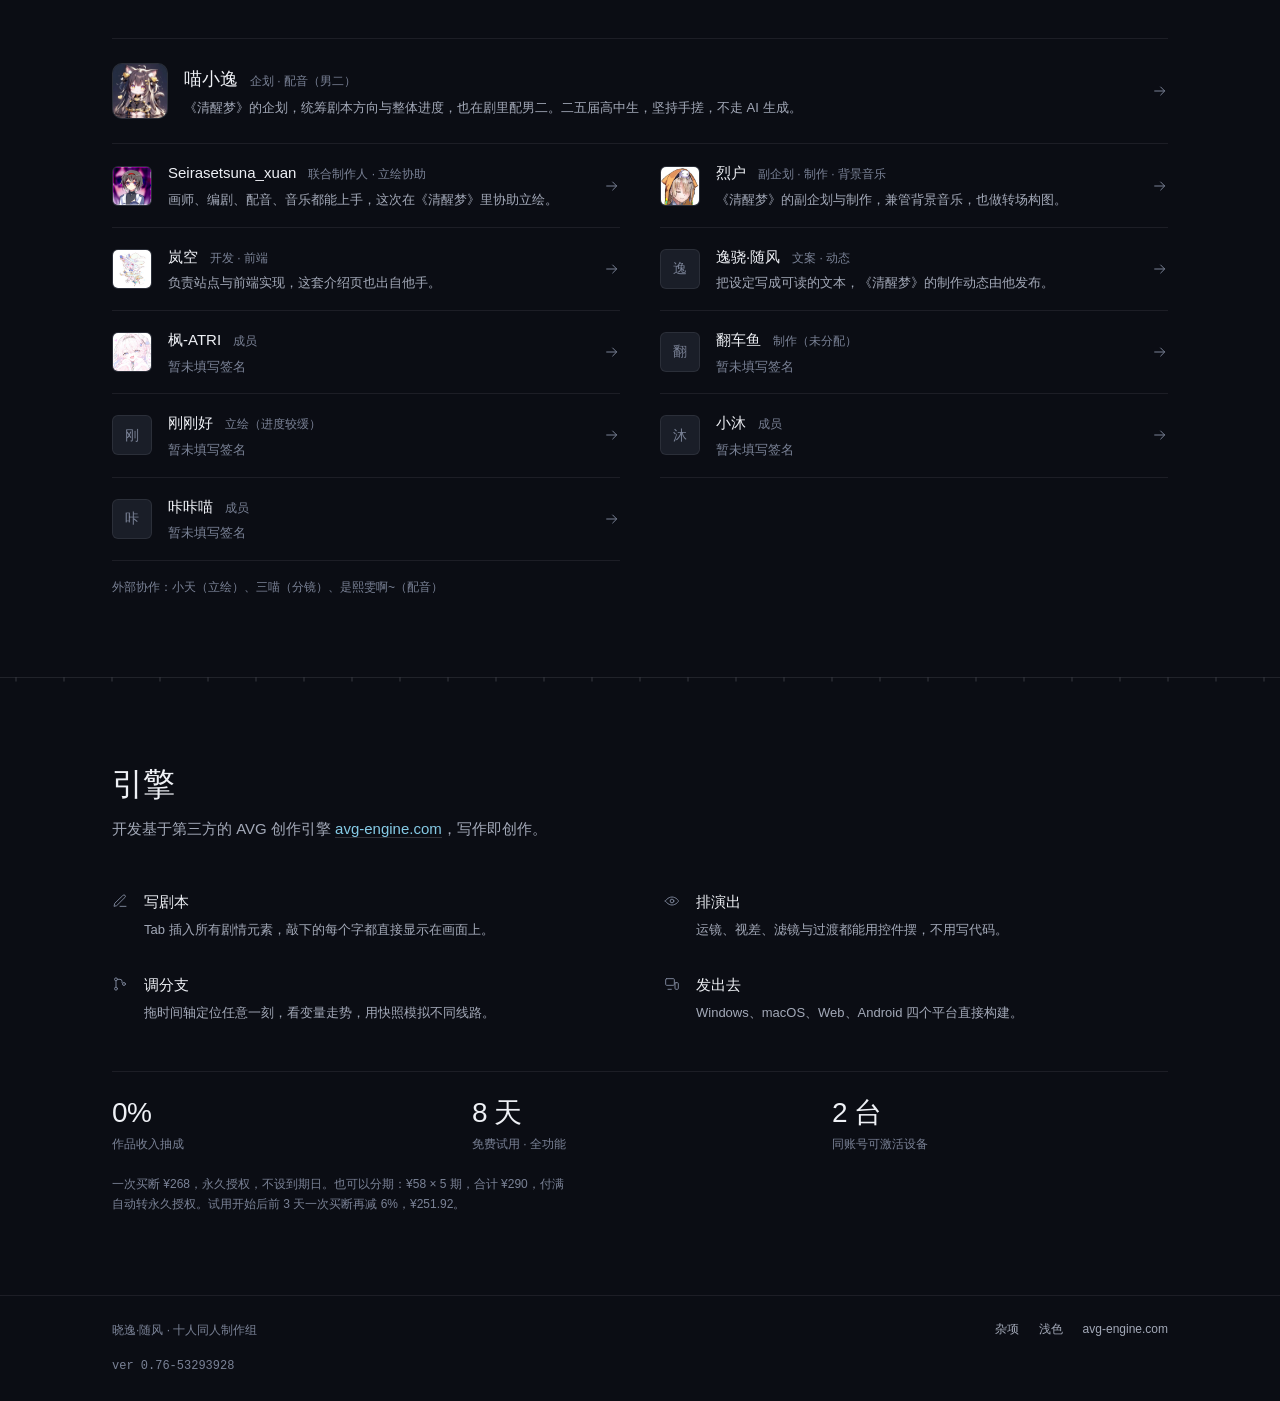
==== commit 137bc323: "杂项恢复跳转，页脚改成和其他项一致的按钮 - 底栏「杂项」改回链接，指向 html/misc.html（杂项页是能用的，之前那个 alert 撤掉） - 去掉文档图标，改用 .link-btn，与「浅" ====
--- a/index.html
+++ b/index.html
@@ -304,15 +304,12 @@
     <div class="footer-inner">
       <p>晓逸·随风 · 十人同人制作组</p>
       <div class="footer-links">
-        <button class="footer-doc" id="miscBtn" type="button">
-          <svg class="icon" viewBox="0 0 24 24" aria-hidden="true"><path d="M6 3h9l4 4v14H6z"/><path d="M14 3v5h5"/><path d="M9 13h7"/><path d="M9 17h4"/></svg>
-          杂项
-        </button>
+        <a class="link-btn" href="html/misc.html">杂项</a>
         <button class="link-btn" id="themeToggle">浅色</button>
         <a href="https://avg-engine.com" target="_blank" rel="noopener">avg-engine.com</a>
       </div>
     </div>
-    <p class="footer-ver mono">ver 0.75-0d88263e</p>
+    <p class="footer-ver mono">ver 0.76-53293928</p>
   </div>
 </footer>
 
--- a/css/style.css
+++ b/css/style.css
@@ -898,32 +898,11 @@
   gap: var(--s5);
 }
 
-.footer-doc {
-  display: inline-flex;
-  align-items: center;
-  gap: var(--s2);
-  padding: 0;
-  border: 0;
-  background: none;
-  font-family: inherit;
-  font-size: 12px;
-  color: var(--fg-2);
-  cursor: pointer;
-  transition: color var(--fast) var(--ease);
-}
-
-.footer-doc .icon {
-  width: 14px;
-  height: 14px;
-}
-
-.footer-doc:hover {
-  color: var(--fg);
-}
-
 .footer a,
 .link-btn {
+  padding: 0;
   font-size: 12px;
+  line-height: 1.6;
   color: var(--fg-2);
   transition: color var(--fast) var(--ease);
 }
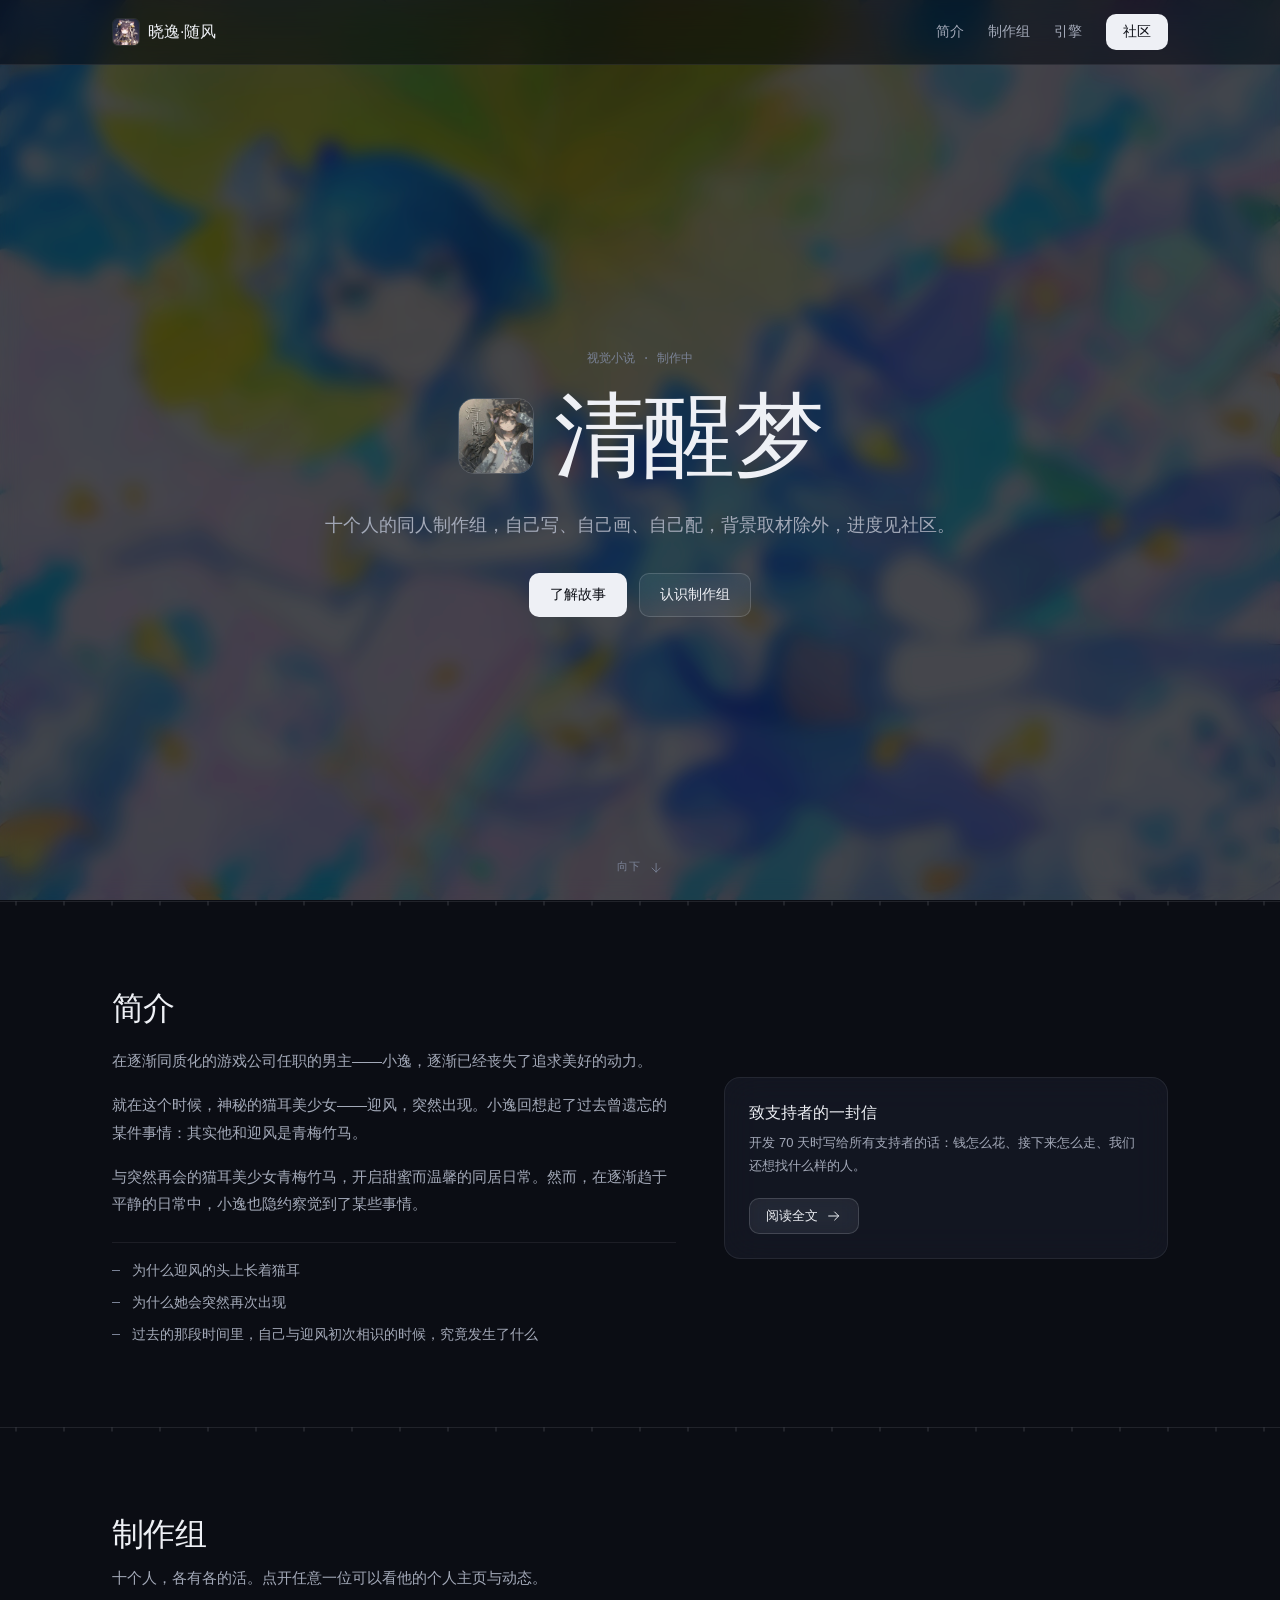
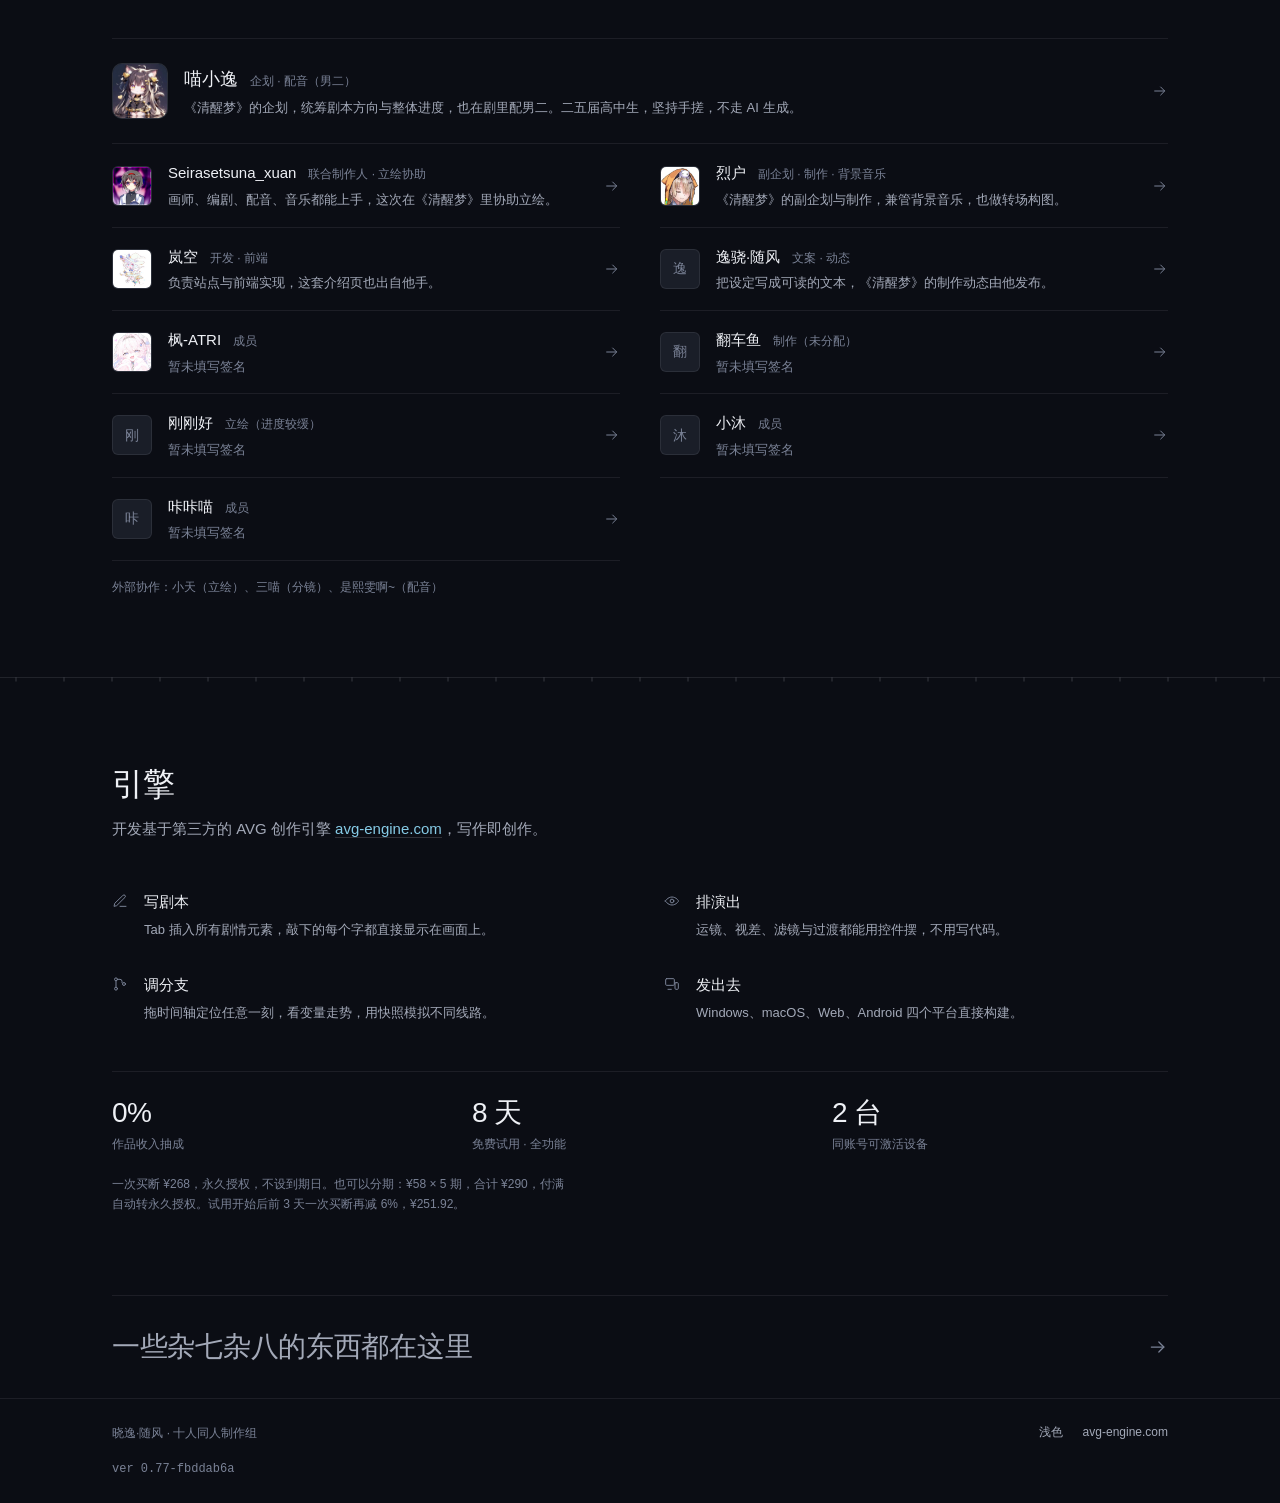
==== commit 6d6d15c5: "杂项入口改成页脚上方的一整行 - 页脚里那个文字链去掉，改成一整行：左「一些杂七杂八的东西都在这里」，右箭头，通栏宽度 - 行高 100 左右，28px（手机 21px），上下各 32 内边距，靠一条" ====
--- a/index.html
+++ b/index.html
@@ -297,6 +297,13 @@
     </div>
   </section>
 
+  <div class="container">
+    <a class="misc-row" href="html/misc.html">
+      <span class="misc-row-text">一些杂七杂八的东西都在这里</span>
+      <svg class="icon" viewBox="0 0 24 24" aria-hidden="true"><path d="M4 12h15"/><path d="m13 6 6 6-6 6"/></svg>
+    </a>
+  </div>
+
 </main>
 
 <footer class="footer">
@@ -304,12 +311,11 @@
     <div class="footer-inner">
       <p>晓逸·随风 · 十人同人制作组</p>
       <div class="footer-links">
-        <a class="link-btn" href="html/misc.html">杂项</a>
         <button class="link-btn" id="themeToggle">浅色</button>
         <a href="https://avg-engine.com" target="_blank" rel="noopener">avg-engine.com</a>
       </div>
     </div>
-    <p class="footer-ver mono">ver 0.76-53293928</p>
+    <p class="footer-ver mono">ver 0.77-fbddab6a</p>
   </div>
 </footer>
 
--- a/css/style.css
+++ b/css/style.css
@@ -872,6 +872,42 @@
   max-width: 68ch;
   margin-top: var(--s5);
   text-wrap: pretty;
+}
+
+/* ============================================================
+   杂项入口：一整行，坐在页脚上方
+   ============================================================ */
+.misc-row {
+  display: flex;
+  align-items: center;
+  justify-content: space-between;
+  gap: var(--s6);
+  padding-block: var(--s8);
+  border-top: 1px solid var(--line);
+  font-size: clamp(21px, 2.6vw, 28px);
+  font-weight: 500;
+  line-height: 1.35;
+  letter-spacing: -.01em;
+  color: var(--fg-2);
+  transition: color var(--mid) var(--ease);
+}
+
+.misc-row .icon {
+  flex: none;
+  width: 20px;
+  height: 20px;
+  color: var(--fg-3);
+  transition: color var(--mid) var(--ease),
+              transform var(--mid) var(--ease);
+}
+
+.misc-row:hover {
+  color: var(--fg);
+}
+
+.misc-row:hover .icon {
+  color: var(--fg);
+  transform: translateX(4px);
 }
 
 /* ============================================================
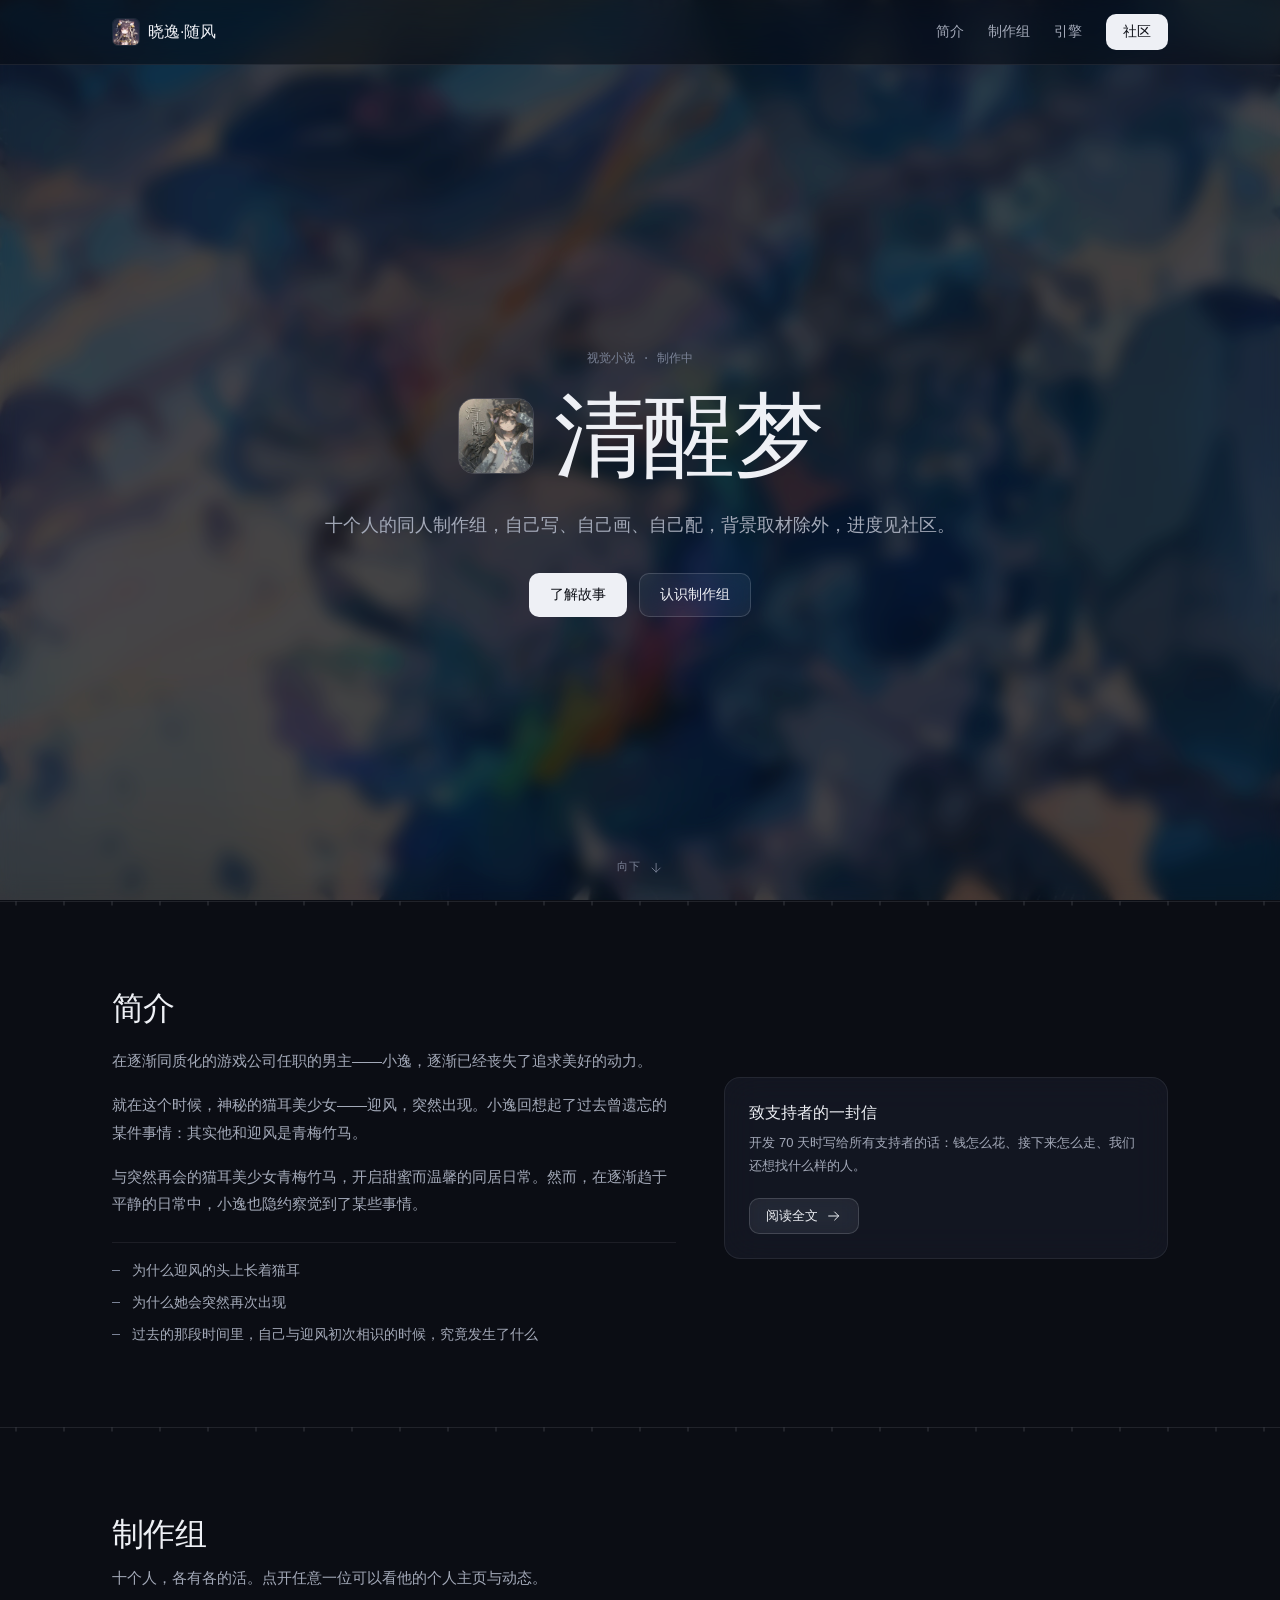
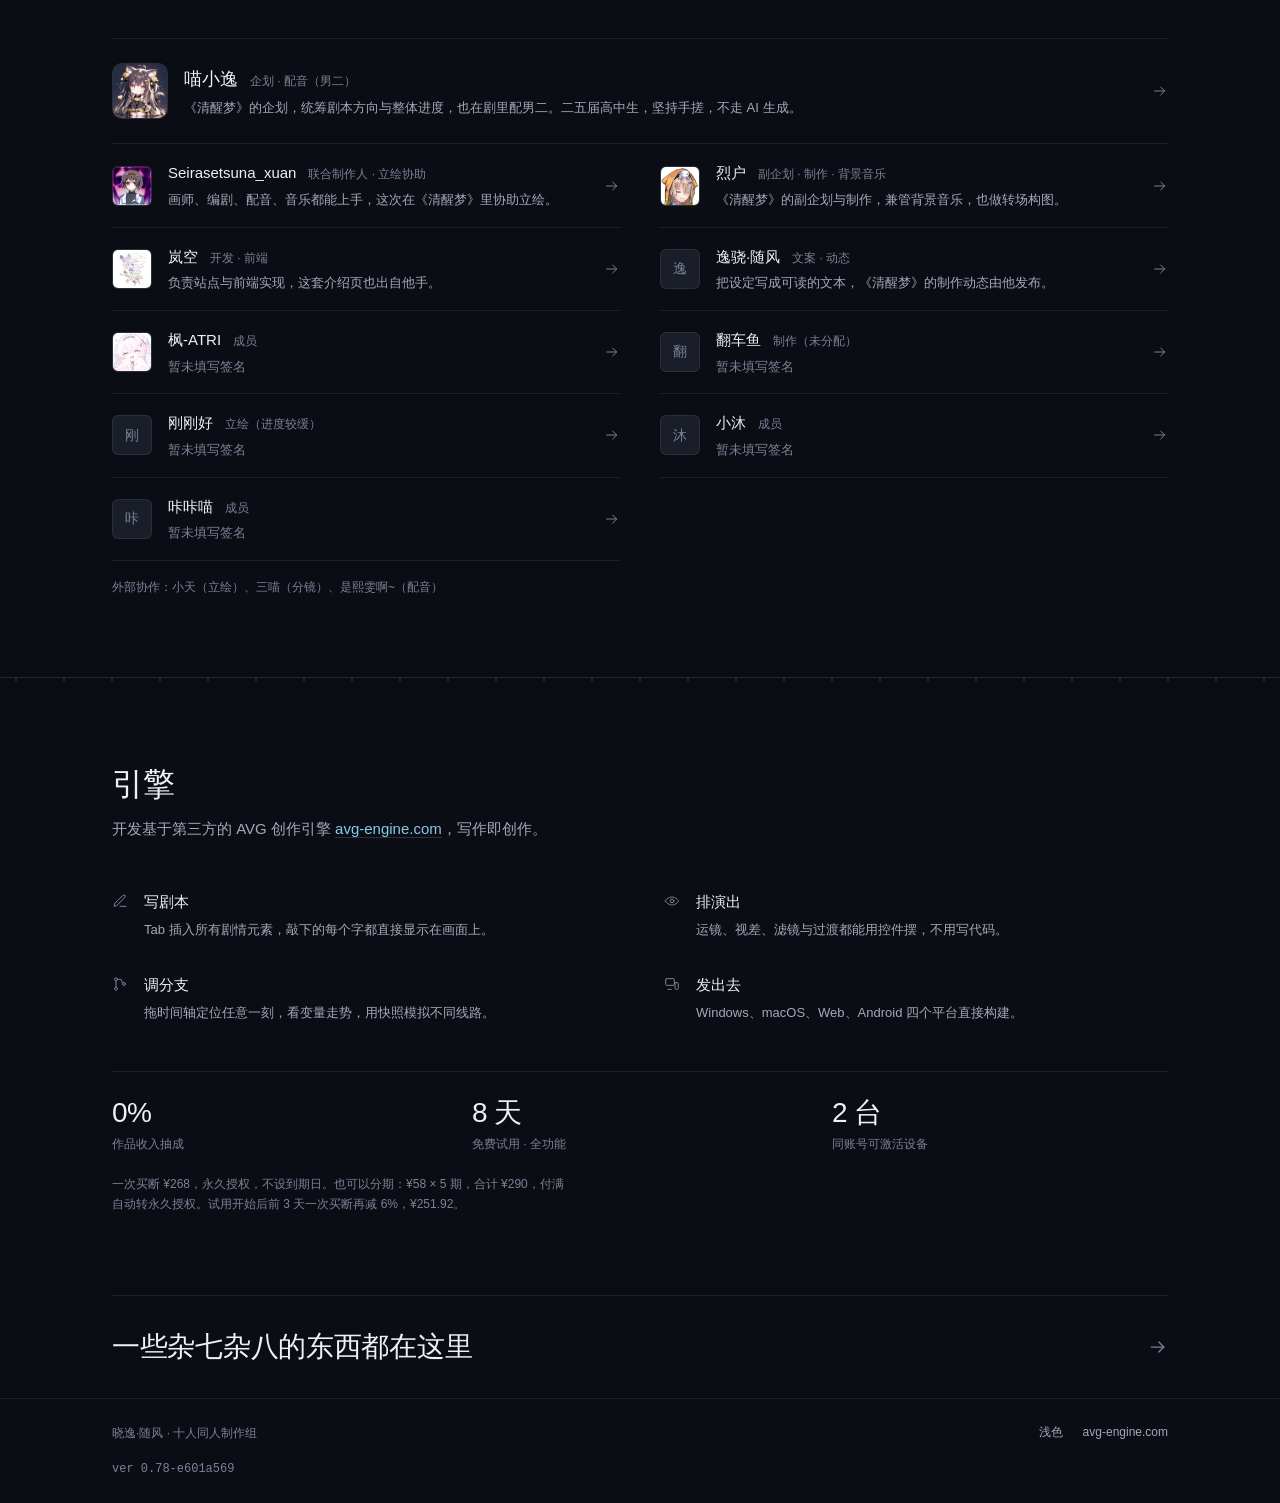
==== commit daec5057: "整行杂项入口：提高对比度，悬停走强调色 - 静止态从 --fg-2 提到 --fg，28px 的字在亮背景图上才读得清 - 悬停文字与箭头转 --accent（和名册箭头同一支冷色），箭头同时右移 4" ====
--- a/index.html
+++ b/index.html
@@ -315,7 +315,7 @@
         <a href="https://avg-engine.com" target="_blank" rel="noopener">avg-engine.com</a>
       </div>
     </div>
-    <p class="footer-ver mono">ver 0.77-fbddab6a</p>
+    <p class="footer-ver mono">ver 0.78-e601a569</p>
   </div>
 </footer>
 
--- a/css/style.css
+++ b/css/style.css
@@ -888,7 +888,7 @@
   font-weight: 500;
   line-height: 1.35;
   letter-spacing: -.01em;
-  color: var(--fg-2);
+  color: var(--fg);
   transition: color var(--mid) var(--ease);
 }
 
@@ -902,11 +902,11 @@
 }
 
 .misc-row:hover {
-  color: var(--fg);
+  color: var(--accent);
 }
 
 .misc-row:hover .icon {
-  color: var(--fg);
+  color: var(--accent);
   transform: translateX(4px);
 }
 
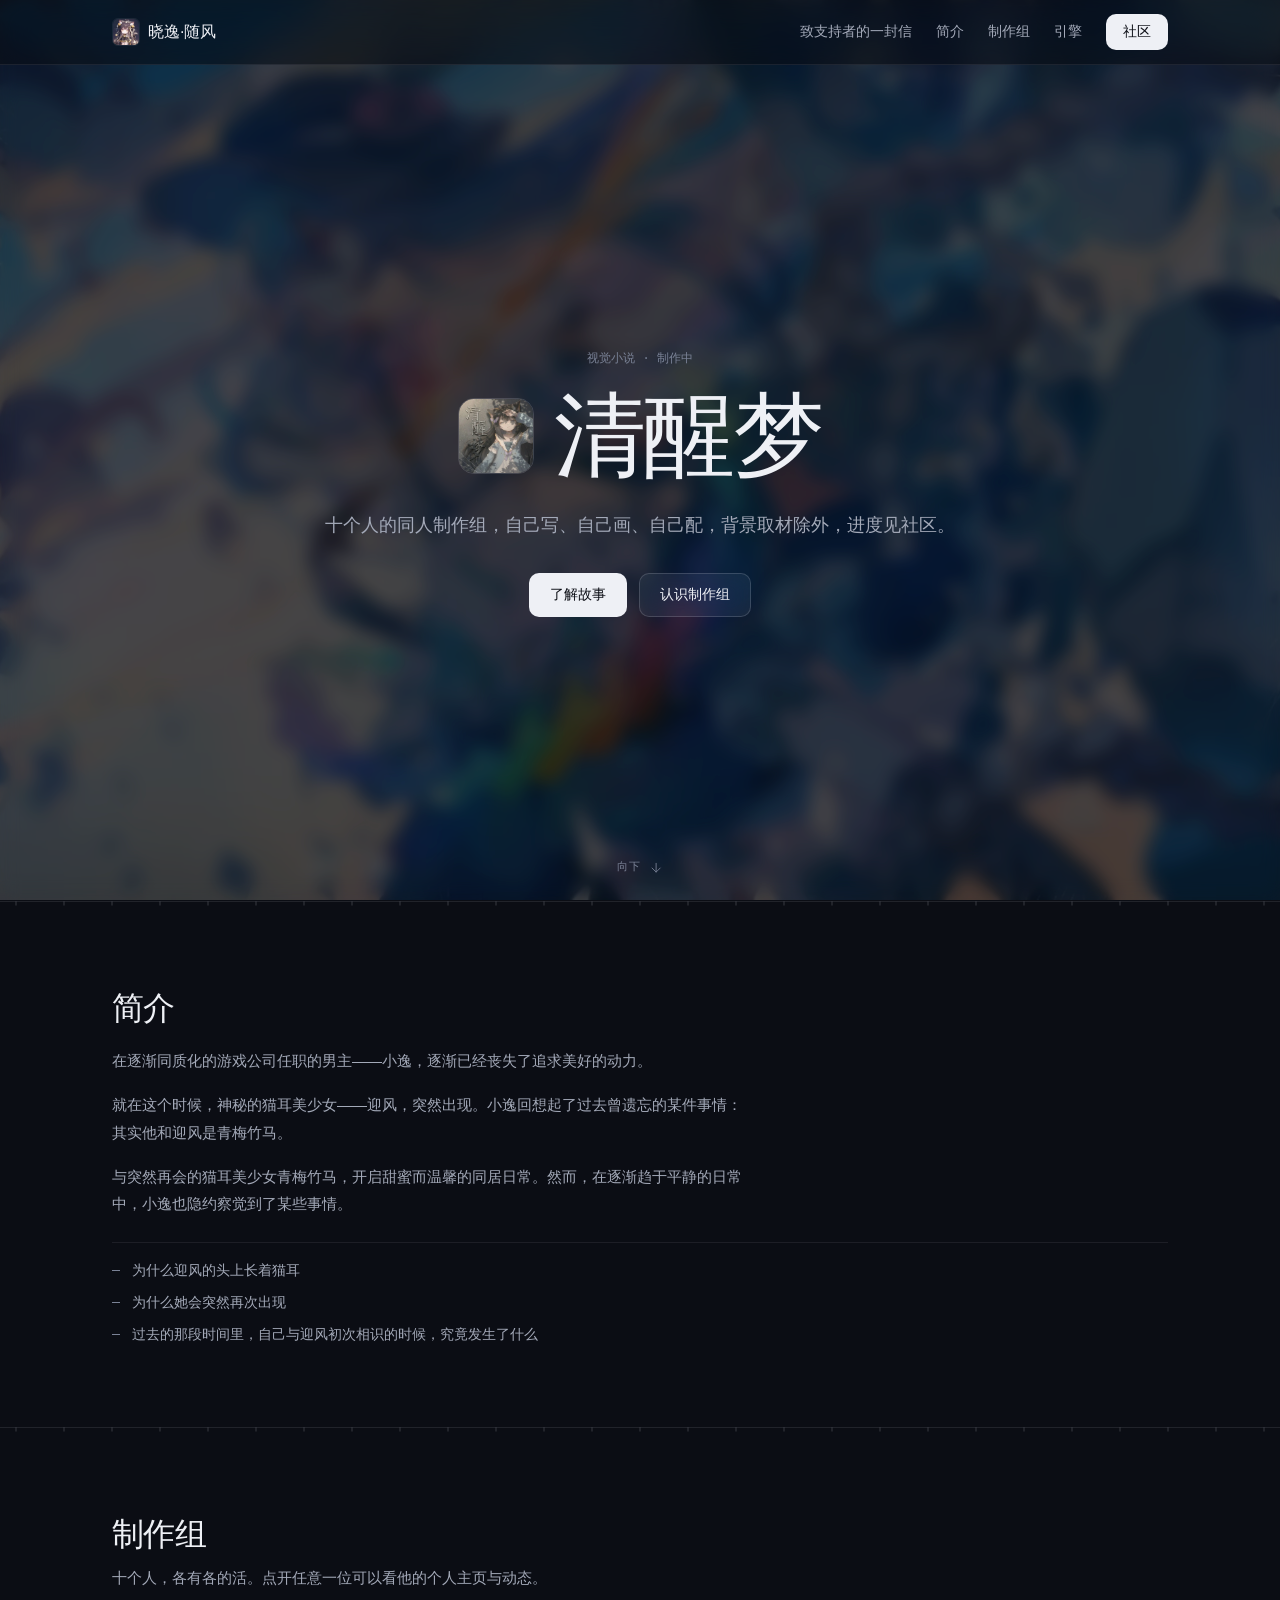
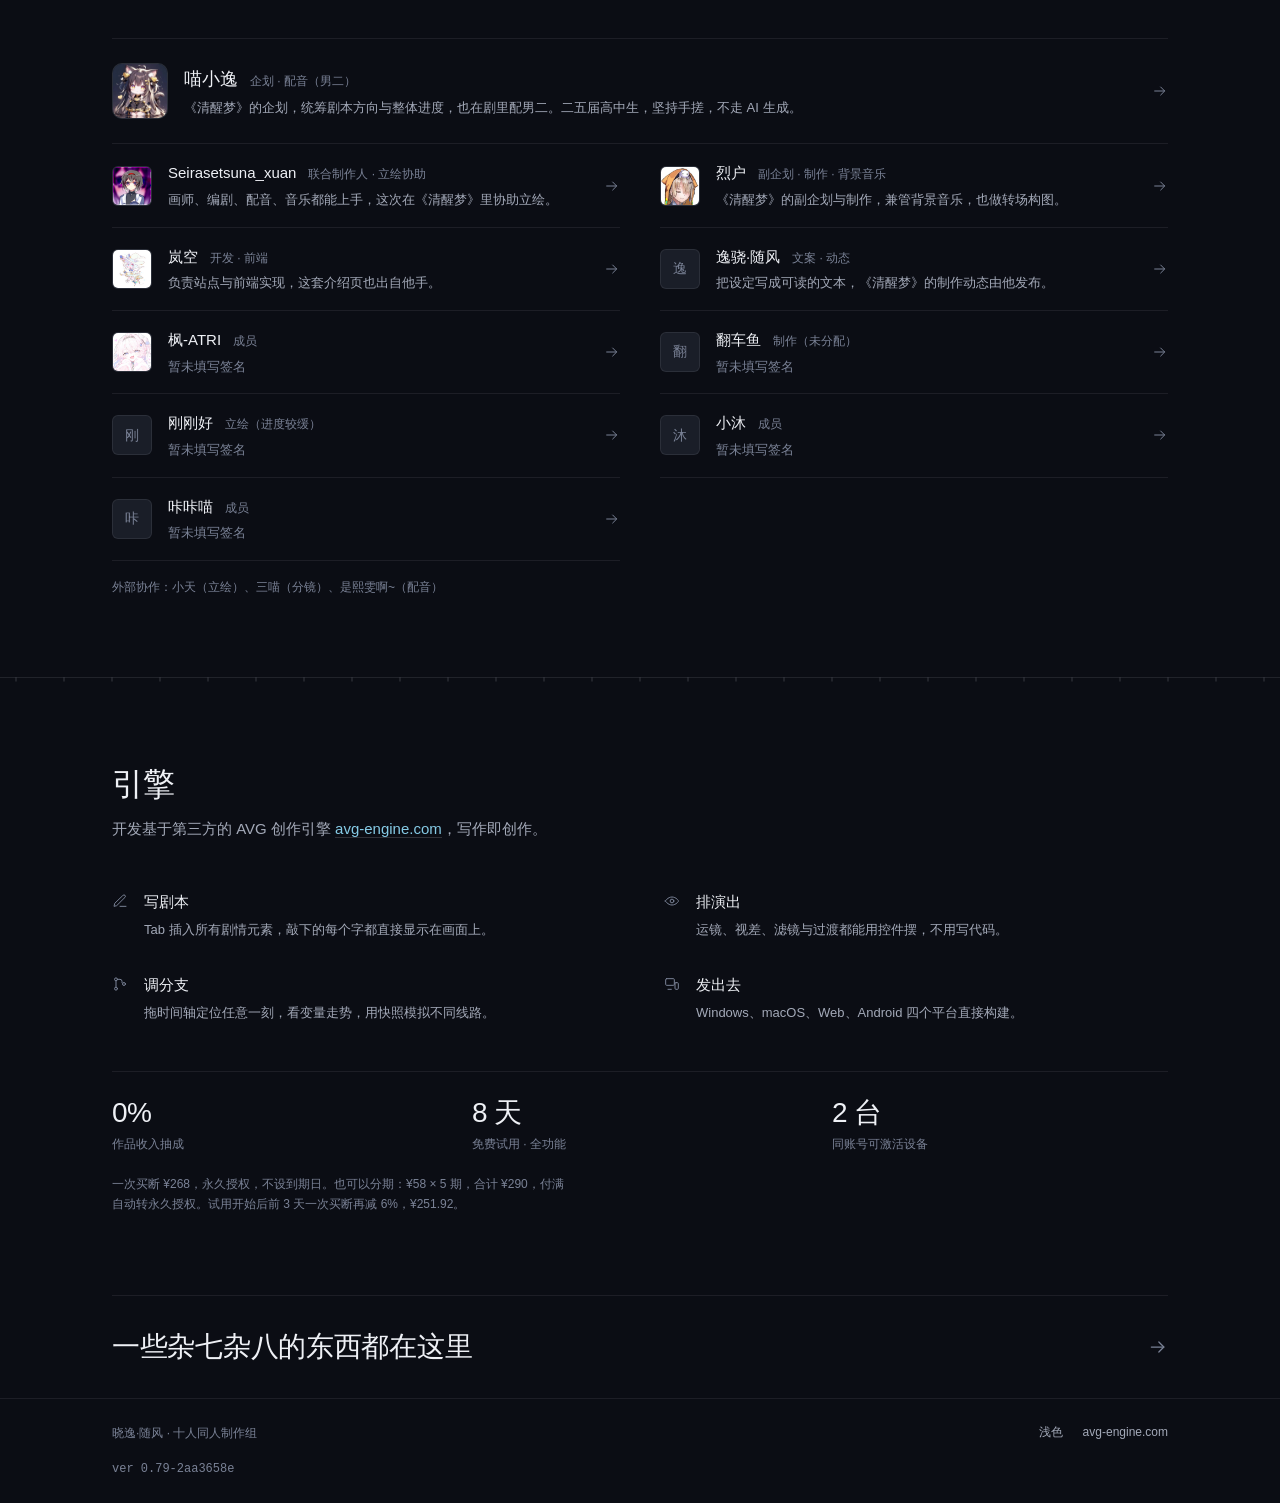
==== commit f707348b: "信件入口移到顶栏，简介区去掉卡片 - 简介右侧的「致支持者的一封信」卡片整块删掉，简介回到单列文字（.about 改 display: block） - 顶栏右侧新增「致支持者的一封信」，纯文字链接，" ====
--- a/index.html
+++ b/index.html
@@ -30,6 +30,7 @@
     </button>
 
     <nav class="nav-links" id="navLinks">
+      <a href="html/letter.html">致支持者的一封信</a>
       <a href="#about">简介</a>
       <a href="#circle">制作组</a>
       <a href="#engine">引擎</a>
@@ -80,14 +81,6 @@
         </ul>
       </div>
 
-      <aside class="about-note">
-        <h3>致支持者的一封信</h3>
-        <p>开发 70 天时写给所有支持者的话：钱怎么花、接下来怎么走、我们还想找什么样的人。</p>
-        <a class="btn btn-quiet btn-sm" href="html/letter.html">
-          阅读全文
-          <svg class="icon" viewBox="0 0 24 24" aria-hidden="true"><path d="M4 12h15"/><path d="m13 6 6 6-6 6"/></svg>
-        </a>
-      </aside>
     </div>
   </section>
 
@@ -315,7 +308,7 @@
         <a href="https://avg-engine.com" target="_blank" rel="noopener">avg-engine.com</a>
       </div>
     </div>
-    <p class="footer-ver mono">ver 0.78-e601a569</p>
+    <p class="footer-ver mono">ver 0.79-2aa3658e</p>
   </div>
 </footer>
 
--- a/css/style.css
+++ b/css/style.css
@@ -598,10 +598,7 @@
    简介
    ============================================================ */
 .about {
-  display: grid;
-  grid-template-columns: minmax(0, 1.12fr) minmax(0, .88fr);
-  gap: var(--s12);
-  align-items: center;
+  display: block;
 }
 
 .about-copy h2 {
@@ -656,38 +653,14 @@
   background: var(--fg-3);
 }
 
-.about-note {
-  padding: var(--s6);
-  border: 1px solid var(--line);
-  border-radius: var(--r3);
-  background: var(--ink-2);
-}
-
-.about-note h3 {
-  margin-bottom: var(--s2);
-  font-size: 16px;
-  font-weight: 500;
-  line-height: 1.4;
-}
-
-.about-note p {
-  margin-bottom: var(--s5);
-  font-size: 13px;
-  line-height: 1.75;
-  color: var(--fg-2);
-  text-wrap: pretty;
-}
-
-html.motion .about-copy,
-html.motion .about-note {
+html.motion .about-copy {
   opacity: 0;
   transform: translateY(12px);
   transition: opacity var(--t-exit) var(--ease-in),
               transform var(--t-exit) var(--ease-in);
 }
 
-html.motion .about-copy.in,
-html.motion .about-note.in {
+html.motion .about-copy.in {
   opacity: 1;
   transform: none;
   transition: opacity var(--t-enter) var(--ease-out),
@@ -1265,12 +1238,6 @@
     backdrop-filter: blur(16px) saturate(140%);
   }
 
-  .about-note {
-    background: rgba(32, 37, 51, .42);
-    -webkit-backdrop-filter: blur(18px) saturate(130%);
-    backdrop-filter: blur(18px) saturate(130%);
-  }
-
   .sheet-panel {
     background: rgba(24, 28, 39, .58);
     -webkit-backdrop-filter: blur(22px) saturate(140%);
@@ -1313,7 +1280,6 @@
 
   /* 浅色主题同步提亮 */
   body.light .nav { background: rgba(245, 247, 250, .8); }
-  body.light .about-note { background: rgba(255, 255, 255, .64); }
   body.light .sheet-panel { background: rgba(255, 255, 255, .8); }
   body.light .btn-quiet { background: rgba(17, 24, 39, .04); }
   body.light .to-top,
@@ -1330,7 +1296,6 @@
   .hero-mark,
   .nav-toggle,
   .media,
-  .about-note,
   .person-avatar,
   .sheet-panel,
   .sheet-close,
@@ -1383,7 +1348,6 @@
 
   html.motion .hero-copy > *,
   html.motion .about-copy,
-  html.motion .about-note,
   html.motion .head,
   html.motion .person,
   html.motion .clause,
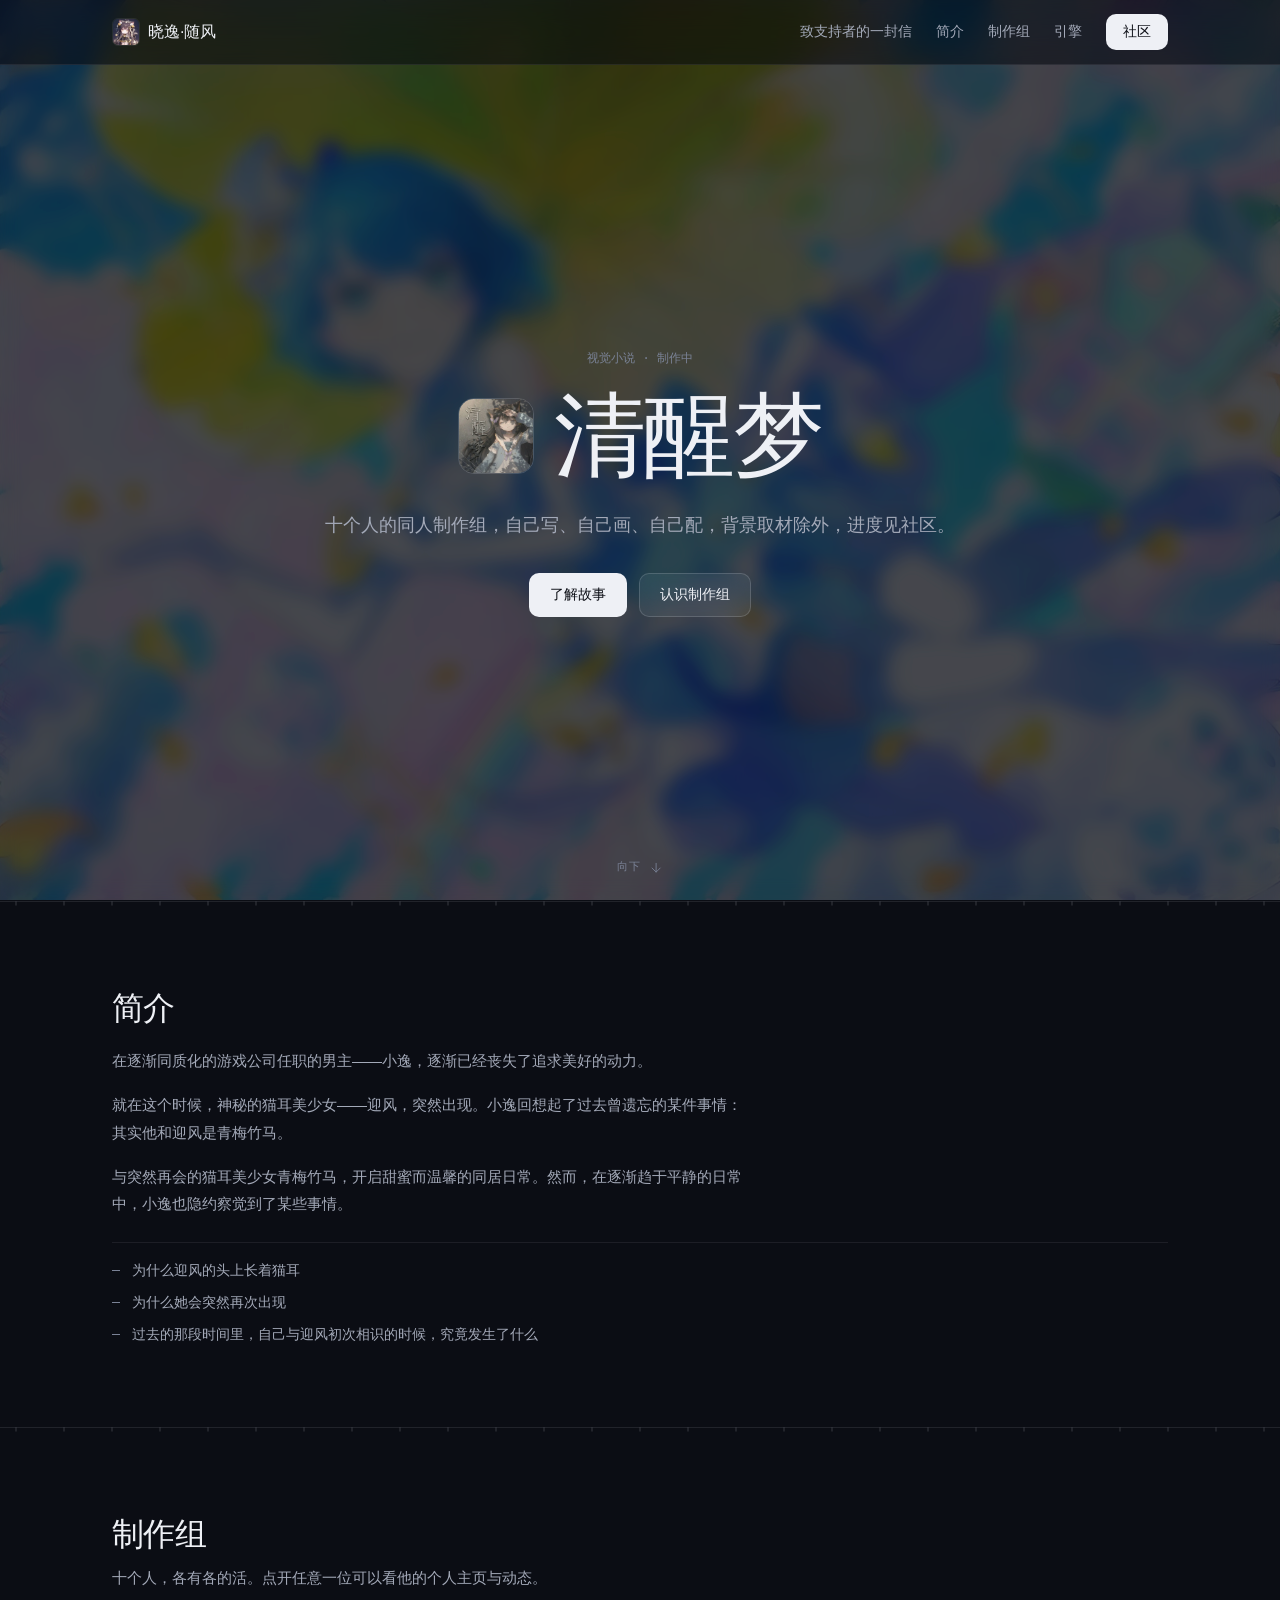
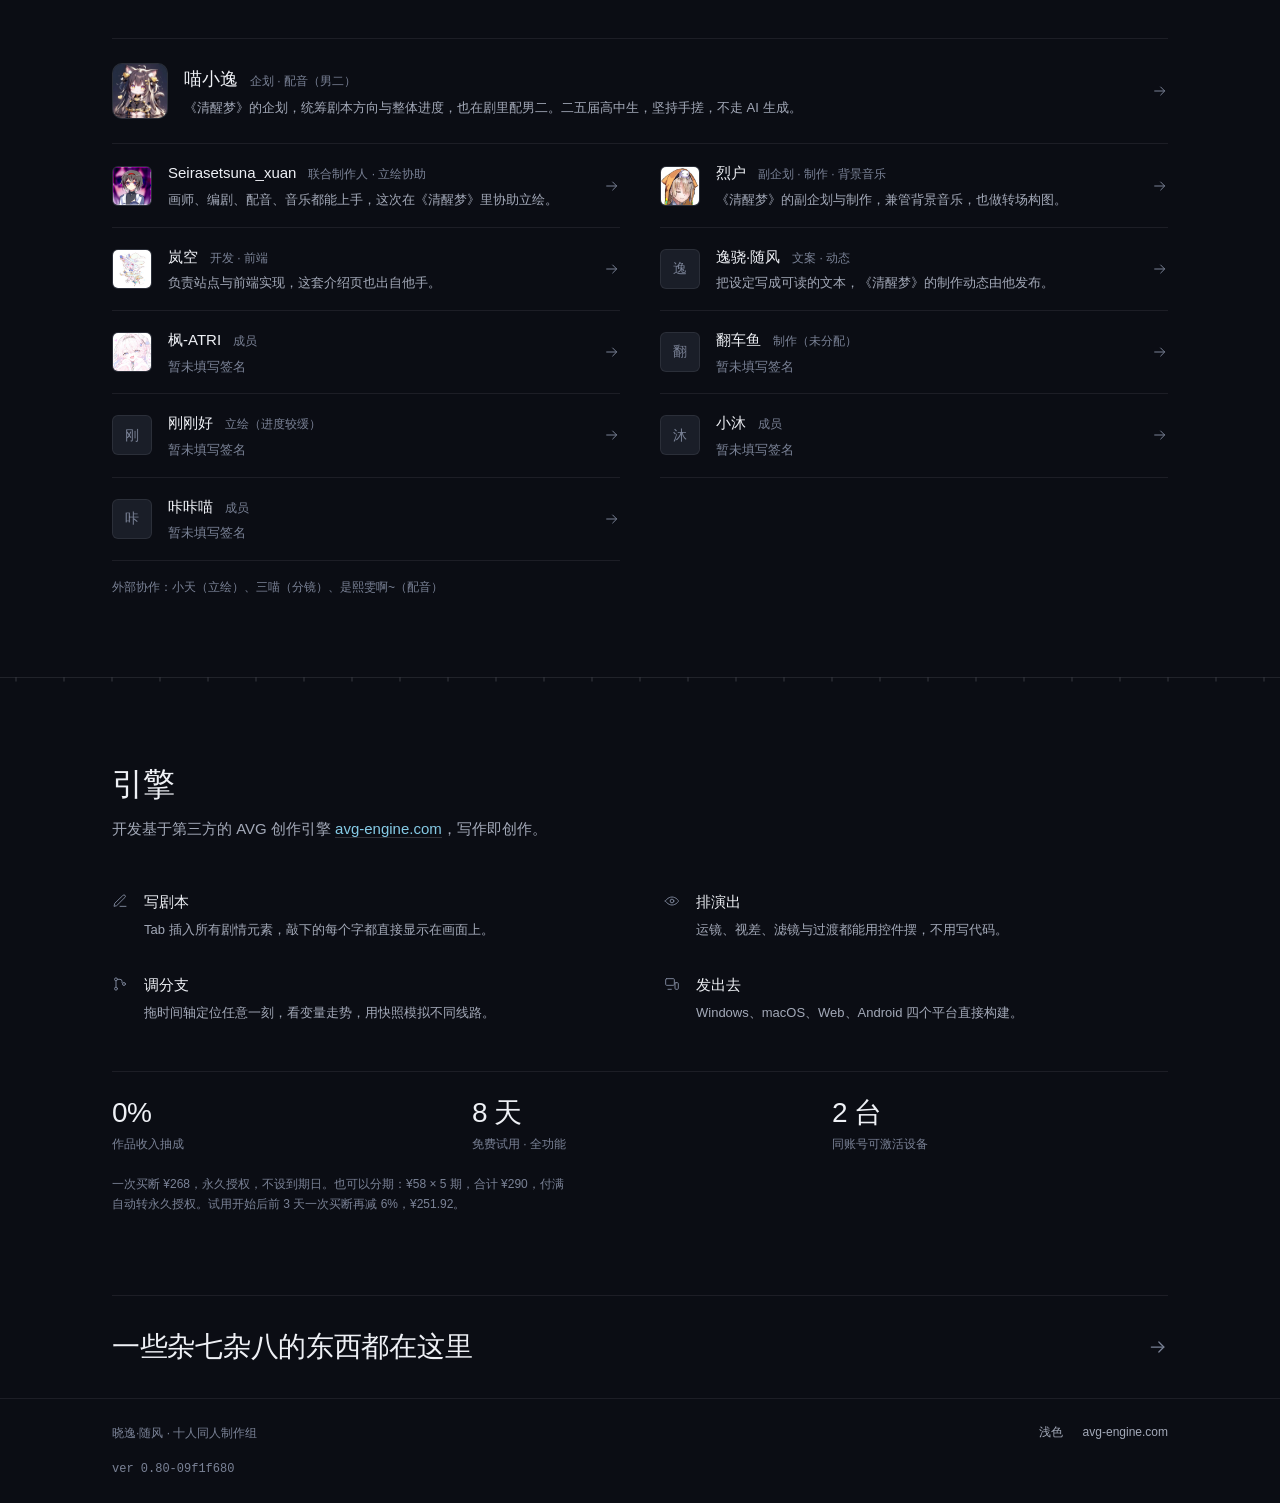
==== commit e763a25c: "信件入口常驻顶栏，不再收进折叠菜单 - 从 .nav-links 里摘出来，作为独立的 .nav-letter 放在品牌与菜单键之间，任何宽度都可见 - 桌面：仍在简介/制作组/引擎左侧，间距 24 " ====
--- a/index.html
+++ b/index.html
@@ -25,12 +25,13 @@
       <span>晓逸·随风</span>
     </a>
 
+    <a class="nav-letter" href="html/letter.html">致支持者的一封信</a>
+
     <button class="nav-toggle" id="hamburger" aria-expanded="false" aria-controls="navLinks" aria-label="打开菜单">
       <span></span><span></span>
     </button>
 
     <nav class="nav-links" id="navLinks">
-      <a href="html/letter.html">致支持者的一封信</a>
       <a href="#about">简介</a>
       <a href="#circle">制作组</a>
       <a href="#engine">引擎</a>
@@ -308,7 +309,7 @@
         <a href="https://avg-engine.com" target="_blank" rel="noopener">avg-engine.com</a>
       </div>
     </div>
-    <p class="footer-ver mono">ver 0.79-2aa3658e</p>
+    <p class="footer-ver mono">ver 0.80-09f1f680</p>
   </div>
 </footer>
 
--- a/css/style.css
+++ b/css/style.css
@@ -239,7 +239,7 @@
   height: 64px;
   display: flex;
   align-items: center;
-  gap: var(--s8);
+  gap: var(--s6);
 }
 
 .brand {
@@ -261,10 +261,23 @@
 }
 
 .nav-links {
-  margin-left: auto;
   display: flex;
   align-items: center;
   gap: var(--s6);
+}
+
+/* 常驻顶栏的信件入口：不进折叠菜单，窄屏也看得见 */
+.nav-letter {
+  margin-left: auto;
+  flex: none;
+  white-space: nowrap;
+  font-size: 14px;
+  color: var(--fg-2);
+  transition: color var(--fast) var(--ease);
+}
+
+.nav-letter:hover {
+  color: var(--fg);
 }
 
 .nav-links > a {
@@ -288,7 +301,6 @@
 
 .nav-toggle {
   display: none;
-  margin-left: auto;
   width: 36px;
   height: 36px;
   flex-direction: column;
@@ -1189,6 +1201,16 @@
 
 }
 
+@media (max-width: 380px) {
+  .nav-inner {
+    gap: var(--s3);
+  }
+
+  .nav-letter {
+    font-size: 12px;
+  }
+}
+
 @media (max-width: 560px) {
   section {
     padding-block: var(--s12);
